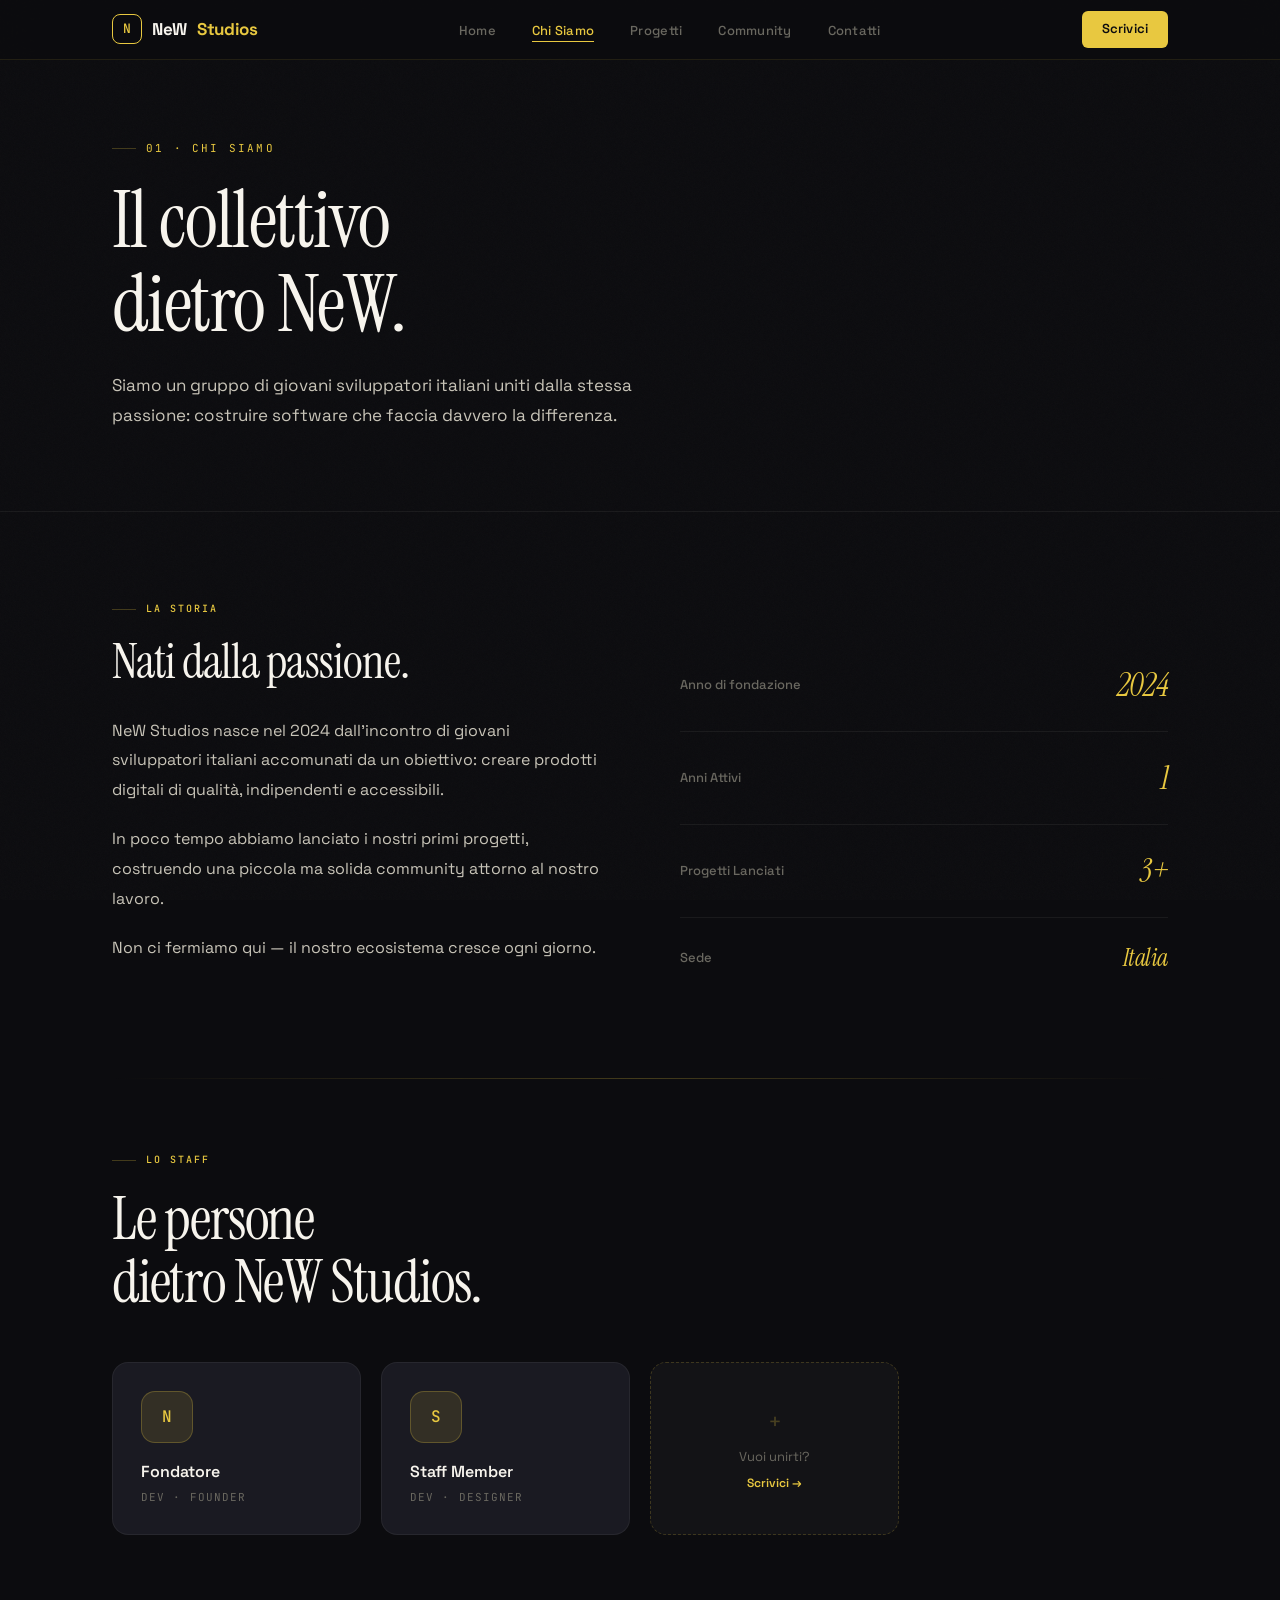
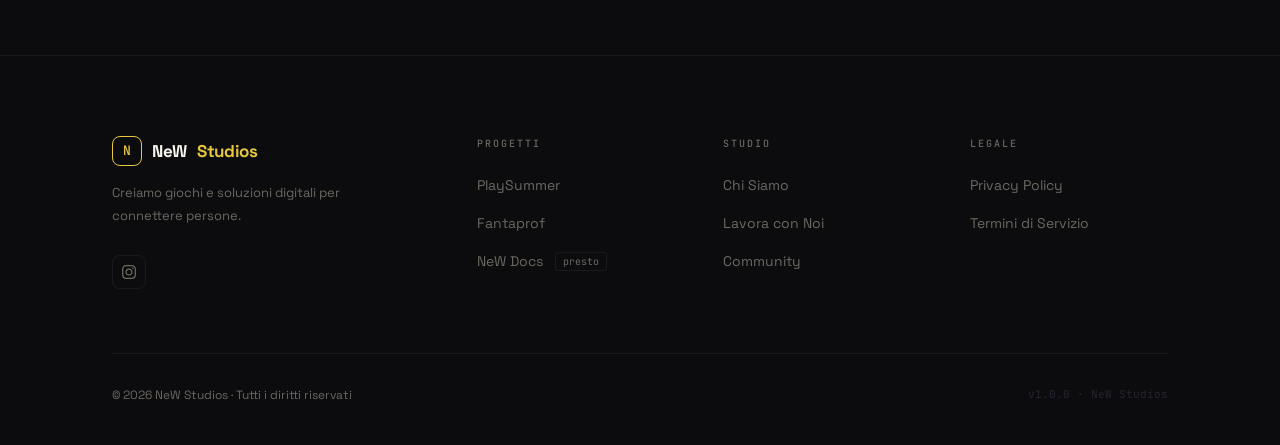
==== pages/chi-siamo.html @ fbd2a013 "Add files via upload" ====
<!DOCTYPE html>
<html lang="it">
<head>
<meta charset="UTF-8">
<meta name="viewport" content="width=device-width, initial-scale=1.0">
<title>Chi Siamo — NeW Studios</title>
<link rel="stylesheet" href="../css/style.css">
</head>
<body>
<header class="topbar">
  <div class="topbar-inner">
    <a href="../index.html" class="logo"><div class="logo-mark">N</div>NeW <span>Studios</span></a>
    <ul class="nav-links">
      <li><a href="../index.html">Home</a></li>
      <li><a href="chi-siamo.html" class="active">Chi Siamo</a></li>
      <li><a href="progetti.html">Progetti</a></li>
      <li><a href="community.html">Community</a></li>
      <li><a href="contatti.html">Contatti</a></li>
    </ul>
    <a href="contatti.html" class="nav-cta">Scrivici</a>
    <button class="nav-mobile-btn" id="navMobileBtn"><span></span><span></span><span></span></button>
  </div>
</header>
<nav class="nav-drawer" id="navDrawer">
  <button class="drawer-close" id="drawerClose">✕</button>
  <a href="../index.html" class="drawer-link"><span class="drawer-link-num">00</span> Home</a>
  <a href="chi-siamo.html" class="drawer-link"><span class="drawer-link-num">01</span> Chi Siamo</a>
  <a href="progetti.html" class="drawer-link"><span class="drawer-link-num">02</span> Progetti</a>
  <a href="community.html" class="drawer-link"><span class="drawer-link-num">03</span> Community</a>
  <a href="contatti.html" class="drawer-link"><span class="drawer-link-num">04</span> Contatti</a>
</nav>

<main>
  <section class="page-hero">
    <div class="container">
      <div class="page-hero-inner reveal">
        <div class="page-eyebrow">01 · Chi Siamo</div>
        <h1 class="section-title" style="font-size:clamp(40px,7vw,80px);margin-bottom:24px;">Il collettivo<br>dietro NeW.</h1>
        <p style="font-size:17px;color:var(--text);line-height:1.8;max-width:560px;">Siamo un gruppo di giovani sviluppatori italiani uniti dalla stessa passione: costruire software che faccia davvero la differenza.</p>
      </div>
    </div>
  </section>

  <section style="padding:80px 0;">
    <div class="container">
      <div class="about-grid reveal">
        <div>
          <div class="section-tag">La Storia</div>
          <h2 class="section-title" style="font-size:clamp(28px,4vw,48px);margin-bottom:28px;">Nati dalla passione.</h2>
          <div class="about-text">
            <p>NeW Studios nasce nel 2024 dall'incontro di giovani sviluppatori italiani accomunati da un obiettivo: creare prodotti digitali di qualità, indipendenti e accessibili.</p>
            <p>In poco tempo abbiamo lanciato i nostri primi progetti, costruendo una piccola ma solida community attorno al nostro lavoro.</p>
            <p>Non ci fermiamo qui — il nostro ecosistema cresce ogni giorno.</p>
          </div>
        </div>
        <div>
          <div class="stat-row">
            <div class="stat-item"><span class="stat-label">Anno di fondazione</span><span class="stat-value">2024</span></div>
            <div class="stat-item"><span class="stat-label">Anni Attivi</span><span class="stat-value">1</span></div>
            <div class="stat-item"><span class="stat-label">Progetti Lanciati</span><span class="stat-value">3+</span></div>
            <div class="stat-item"><span class="stat-label">Sede</span><span class="stat-value" style="font-size:24px">Italia</span></div>
          </div>
        </div>
      </div>
    </div>
  </section>

  <section id="staff" style="padding:0 0 120px;">
    <div class="container">
      <hr class="divider" style="margin-bottom:64px;">
      <div class="section-tag reveal">Lo Staff</div>
      <h2 class="section-title reveal reveal-delay-1" style="margin-bottom:48px;">Le persone<br>dietro NeW Studios.</h2>
      <div style="display:grid;grid-template-columns:repeat(auto-fill,minmax(240px,1fr));gap:20px;">
        <div class="reveal" style="background:var(--ink-2);border:1px solid var(--mist);border-radius:16px;padding:28px;">
          <div style="width:52px;height:52px;border-radius:14px;background:var(--gold-dim);border:1px solid var(--gold-line);display:flex;align-items:center;justify-content:center;font-family:var(--font-mono);font-size:16px;color:var(--gold);font-weight:500;margin-bottom:16px;">N</div>
          <div style="font-weight:600;font-size:16px;color:var(--cream);margin-bottom:4px;">Fondatore</div>
          <div style="font-family:var(--font-mono);font-size:11px;color:var(--text-dim);letter-spacing:0.1em;text-transform:uppercase;">Dev · Founder</div>
        </div>
        <div class="reveal reveal-delay-1" style="background:var(--ink-2);border:1px solid var(--mist);border-radius:16px;padding:28px;">
          <div style="width:52px;height:52px;border-radius:14px;background:var(--gold-dim);border:1px solid var(--gold-line);display:flex;align-items:center;justify-content:center;font-family:var(--font-mono);font-size:16px;color:var(--gold);font-weight:500;margin-bottom:16px;">S</div>
          <div style="font-weight:600;font-size:16px;color:var(--cream);margin-bottom:4px;">Staff Member</div>
          <div style="font-family:var(--font-mono);font-size:11px;color:var(--text-dim);letter-spacing:0.1em;text-transform:uppercase;">Dev · Designer</div>
        </div>
        <div class="reveal reveal-delay-2" style="background:var(--mist-2);border:1px dashed rgba(232,200,64,0.2);border-radius:16px;padding:28px;display:flex;flex-direction:column;justify-content:center;align-items:center;text-align:center;min-height:140px;">
          <div style="font-family:var(--font-mono);font-size:20px;color:var(--gold-line);margin-bottom:10px;">+</div>
          <div style="font-size:13px;color:var(--text-dim);">Vuoi unirti?</div>
          <a href="contatti.html" style="font-size:12px;color:var(--gold);text-decoration:none;margin-top:6px;font-weight:600;">Scrivici →</a>
        </div>
      </div>
    </div>
  </section>
</main>

<footer>
  <div class="container">
    <div class="footer-grid">
      <div class="footer-brand">
        <a href="../index.html" class="logo"><div class="logo-mark">N</div>NeW <span>Studios</span></a>
        <p class="footer-tagline">Creiamo giochi e soluzioni digitali per connettere persone.</p>
        <div class="footer-socials"><a href="https://instagram.com/" target="_blank" class="footer-social">
          <svg width="14" height="14" viewBox="0 0 24 24" fill="currentColor"><path d="M12 2.163c3.204 0 3.584.012 4.85.07 3.252.148 4.771 1.691 4.919 4.919.058 1.265.069 1.645.069 4.849 0 3.205-.012 3.584-.069 4.849-.149 3.225-1.664 4.771-4.919 4.919-1.266.058-1.644.07-4.85.07-3.204 0-3.584-.012-4.849-.07-3.26-.149-4.771-1.699-4.919-4.92-.058-1.265-.07-1.644-.07-4.849 0-3.204.013-3.583.07-4.849.149-3.227 1.664-4.771 4.919-4.919 1.266-.057 1.645-.069 4.849-.069zm0-2.163c-3.259 0-3.667.014-4.947.072-4.358.2-6.78 2.618-6.98 6.98-.059 1.281-.073 1.689-.073 4.948 0 3.259.014 3.668.072 4.948.2 4.358 2.618 6.78 6.98 6.98 1.281.058 1.689.072 4.948.072 3.259 0 3.668-.014 4.948-.072 4.354-.2 6.782-2.618 6.979-6.98.059-1.28.073-1.689.073-4.948 0-3.259-.014-3.667-.072-4.947-.196-4.354-2.617-6.78-6.979-6.98-1.281-.059-1.69-.073-4.949-.073zm0 5.838c-3.403 0-6.162 2.759-6.162 6.162s2.759 6.163 6.162 6.163 6.162-2.759 6.162-6.163c0-3.403-2.759-6.162-6.162-6.162zm0 10.162c-2.209 0-4-1.79-4-4 0-2.209 1.791-4 4-4s4 1.791 4 4c0 2.21-1.791 4-4 4zm6.406-11.845c-.796 0-1.441.645-1.441 1.44s.645 1.44 1.441 1.44c.795 0 1.439-.645 1.439-1.44s-.644-1.44-1.439-1.44z"/></svg>
        </a></div>
      </div>
      <div class="footer-col"><h5>Progetti</h5><ul>
        <li><a href="playsummer.html">PlaySummer</a></li>
        <li><a href="fantaprof.html">Fantaprof</a></li>
        <li><a href="newdocs.html">NeW Docs <span class="tag-soon">presto</span></a></li>
      </ul></div>
      <div class="footer-col"><h5>Studio</h5><ul>
        <li><a href="chi-siamo.html">Chi Siamo</a></li>
        <li><a href="contatti.html">Lavora con Noi</a></li>
        <li><a href="community.html">Community</a></li>
      </ul></div>
      <div class="footer-col"><h5>Legale</h5><ul>
        <li><a href="privacy.html">Privacy Policy</a></li>
        <li><a href="termini.html">Termini di Servizio</a></li>
      </ul></div>
    </div>
    <div class="footer-bottom">
      <p class="footer-copy">© 2026 NeW Studios · Tutti i diritti riservati</p>
      <span class="footer-version">v1.0.0 · NeW Studios</span>
    </div>
  </div>
</footer>
<script src="../js/main.js"></script>
</body>
</html>
---- css/style.css ----
@import url('https://fonts.googleapis.com/css2?family=Space+Grotesk:wght@300;400;500;600;700&family=Instrument+Serif:ital@0;1&family=JetBrains+Mono:wght@400;500&display=swap');

*, *::before, *::after { margin: 0; padding: 0; box-sizing: border-box; }

:root {
  --ink: #0c0c0f;
  --ink-2: #1a1a22;
  --ink-3: #252530;
  --gold: #e8c840;
  --gold-2: #f0d060;
  --gold-dim: rgba(232,200,64,0.12);
  --gold-line: rgba(232,200,64,0.25);
  --cream: #f7f4ed;
  --cream-2: #ede9df;
  --mist: rgba(247,244,237,0.06);
  --mist-2: rgba(247,244,237,0.03);
  --text: #c8c4b8;
  --text-dim: #6a6860;
  --font-sans: 'Space Grotesk', sans-serif;
  --font-serif: 'Instrument Serif', serif;
  --font-mono: 'JetBrains Mono', monospace;
  --ease: cubic-bezier(.4,0,.2,1);
  --ease-spring: cubic-bezier(.34,1.56,.64,1);
}

html { scroll-behavior: smooth; font-size: 16px; }

body {
  font-family: var(--font-sans);
  background: var(--ink);
  color: var(--text);
  overflow-x: hidden;
  line-height: 1.6;
  cursor: default;
}

/* ─── SCROLLBAR ─── */
::-webkit-scrollbar { width: 3px; }
::-webkit-scrollbar-track { background: var(--ink); }
::-webkit-scrollbar-thumb { background: var(--gold-line); border-radius: 2px; }

/* ─── SELECTION ─── */
::selection { background: var(--gold); color: var(--ink); }

/* ─── NOISE OVERLAY ─── */
body::before {
  content: '';
  position: fixed; inset: 0; z-index: 0;
  opacity: 0.025;
  background-image: url("data:image/svg+xml,%3Csvg viewBox='0 0 256 256' xmlns='http://www.w3.org/2000/svg'%3E%3Cfilter id='noise'%3E%3CfeTurbulence type='fractalNoise' baseFrequency='0.9' numOctaves='4' stitchTiles='stitch'/%3E%3C/filter%3E%3Crect width='100%25' height='100%25' filter='url(%23noise)'/%3E%3C/svg%3E");
  background-size: 128px 128px;
  pointer-events: none;
}

/* ─── LAYOUT ─── */
.container { max-width: 1120px; margin: 0 auto; padding: 0 32px; }
section { position: relative; z-index: 1; }

/* ─── TOP BAR ─── */
.topbar {
  position: fixed; top: 0; left: 0; right: 0; z-index: 1000;
  height: 60px; display: flex; align-items: center;
  background: rgba(12,12,15,0.85);
  backdrop-filter: blur(20px) saturate(180%);
  border-bottom: 1px solid rgba(232,200,64,0.1);
}
.topbar-inner {
  max-width: 1120px; margin: 0 auto; padding: 0 32px;
  width: 100%; display: flex; align-items: center; justify-content: space-between;
}
.logo {
  display: flex; align-items: center; gap: 10px;
  text-decoration: none; font-weight: 700; font-size: 17px;
  color: var(--cream); letter-spacing: -0.02em;
}
.logo-mark {
  width: 30px; height: 30px;
  border: 1.5px solid var(--gold);
  border-radius: 8px;
  display: flex; align-items: center; justify-content: center;
  font-family: var(--font-mono); font-size: 13px; font-weight: 500;
  color: var(--gold);
}
.logo span { color: var(--gold); }

.nav-links {
  display: flex; align-items: center; gap: 36px; list-style: none;
}
.nav-links a {
  font-size: 13px; font-weight: 500; color: var(--text-dim);
  text-decoration: none; letter-spacing: 0.02em;
  transition: color 0.2s var(--ease);
  position: relative;
}
.nav-links a::after {
  content: ''; position: absolute; bottom: -3px; left: 0; right: 0;
  height: 1px; background: var(--gold);
  transform: scaleX(0); transform-origin: left;
  transition: transform 0.2s var(--ease);
}
.nav-links a:hover { color: var(--cream); }
.nav-links a:hover::after { transform: scaleX(1); }
.nav-links a.active { color: var(--gold); }
.nav-links a.active::after { transform: scaleX(1); }

.nav-cta {
  font-size: 13px; font-weight: 600; color: var(--ink);
  background: var(--gold); padding: 8px 20px; border-radius: 6px;
  text-decoration: none; letter-spacing: 0.01em;
  transition: background 0.2s, transform 0.15s var(--ease-spring);
}
.nav-cta:hover { background: var(--gold-2); transform: translateY(-1px); }

.nav-mobile-btn {
  display: none; flex-direction: column; gap: 4px;
  cursor: pointer; padding: 6px; background: none; border: none;
}
.nav-mobile-btn span { display: block; width: 20px; height: 1.5px; background: var(--cream); border-radius: 1px; transition: all 0.2s; }

/* MOBILE NAV DRAWER */
.nav-drawer {
  position: fixed; inset: 0; z-index: 999;
  background: var(--ink-2);
  transform: translateX(100%);
  transition: transform 0.3s var(--ease);
  padding: 80px 32px 40px;
  display: flex; flex-direction: column; gap: 8px;
}
.nav-drawer.open { transform: translateX(0); }
.drawer-link {
  display: flex; align-items: center; gap: 16px;
  padding: 16px 0; border-bottom: 1px solid var(--mist);
  text-decoration: none; color: var(--cream);
  font-size: 24px; font-weight: 600; font-family: var(--font-sans);
  letter-spacing: -0.02em;
  transition: color 0.2s;
}
.drawer-link:hover { color: var(--gold); }
.drawer-link-num {
  font-family: var(--font-mono); font-size: 12px;
  color: var(--text-dim); min-width: 28px;
}
.drawer-close {
  position: absolute; top: 20px; right: 24px;
  background: var(--mist-2); border: 1px solid var(--mist);
  color: var(--text); font-size: 18px; cursor: pointer;
  width: 40px; height: 40px; border-radius: 8px;
  display: flex; align-items: center; justify-content: center;
  transition: background 0.2s, color 0.2s;
}
.drawer-close:hover { background: var(--gold-dim); color: var(--gold); }

/* ─── HERO ─── */
.hero {
  min-height: 100vh;
  display: flex; flex-direction: column; justify-content: center;
  padding: 120px 32px 80px;
  max-width: 1120px; margin: 0 auto;
  position: relative;
}
.hero-eyebrow {
  display: flex; align-items: center; gap: 12px;
  font-family: var(--font-mono); font-size: 11px; font-weight: 500;
  letter-spacing: 0.18em; text-transform: uppercase; color: var(--gold);
  margin-bottom: 28px;
  animation: fadeIn 0.6s var(--ease) both;
}
.hero-eyebrow-line { width: 40px; height: 1px; background: var(--gold-line); }

.hero-title {
  font-family: var(--font-serif); font-weight: 400;
  font-size: clamp(56px, 9vw, 128px);
  line-height: 0.95; letter-spacing: -0.02em;
  color: var(--cream); margin-bottom: 8px;
  animation: fadeUp 0.7s 0.1s var(--ease) both;
}
.hero-title em { font-style: italic; color: var(--gold); }
.hero-title-sub {
  font-family: var(--font-sans); font-weight: 300;
  font-size: clamp(48px, 7vw, 100px);
  line-height: 0.95; letter-spacing: -0.03em;
  color: var(--text-dim); margin-bottom: 48px;
  animation: fadeUp 0.7s 0.18s var(--ease) both;
}

.hero-row {
  display: flex; align-items: flex-end; justify-content: space-between;
  gap: 40px; flex-wrap: wrap;
  animation: fadeUp 0.7s 0.26s var(--ease) both;
}
.hero-desc {
  font-size: 16px; line-height: 1.8; color: var(--text);
  max-width: 440px;
}
.hero-desc strong { color: var(--cream); font-weight: 600; }
.hero-actions { display: flex; align-items: center; gap: 16px; flex-shrink: 0; }

.btn-primary {
  display: inline-flex; align-items: center; gap: 10px;
  background: var(--gold); color: var(--ink);
  font-family: var(--font-sans); font-weight: 700; font-size: 14px;
  padding: 14px 28px; border-radius: 8px; text-decoration: none;
  letter-spacing: 0.01em;
  transition: background 0.2s, transform 0.2s var(--ease-spring);
}
.btn-primary:hover { background: var(--gold-2); transform: translateY(-2px); }
.btn-primary svg { transition: transform 0.2s var(--ease); }
.btn-primary:hover svg { transform: translateX(3px); }

.btn-ghost {
  display: inline-flex; align-items: center; gap: 8px;
  color: var(--text); font-size: 14px; font-weight: 500;
  text-decoration: none;
  padding: 14px 20px; border-radius: 8px;
  border: 1px solid rgba(255,255,255,0.08);
  transition: border-color 0.2s, color 0.2s;
}
.btn-ghost:hover { border-color: var(--gold-line); color: var(--cream); }

/* HERO SCROLL INDICATOR */
.hero-scroll {
  position: absolute; bottom: 40px; left: 50%; transform: translateX(-50%);
  display: flex; flex-direction: column; align-items: center; gap: 8px;
  font-family: var(--font-mono); font-size: 10px; letter-spacing: 0.15em;
  text-transform: uppercase; color: var(--text-dim);
  animation: fadeIn 1s 0.8s var(--ease) both;
}
.scroll-bar {
  width: 1px; height: 40px;
  background: linear-gradient(to bottom, var(--gold-line), transparent);
  animation: scrollDrop 2s ease-in-out infinite;
}

/* ─── MARQUEE ─── */
.marquee {
  border-top: 1px solid var(--mist);
  border-bottom: 1px solid var(--mist);
  padding: 16px 0; overflow: hidden; background: var(--mist-2);
}
.marquee-track { display: flex; white-space: nowrap; animation: marquee 28s linear infinite; }
.marquee-item {
  display: inline-flex; align-items: center; gap: 24px;
  font-family: var(--font-mono); font-size: 11px; font-weight: 500;
  letter-spacing: 0.16em; text-transform: uppercase;
  color: var(--text-dim); padding: 0 32px;
}
.marquee-item .m-star { color: var(--gold); font-size: 8px; }

/* ─── SECTION HEADERS ─── */
.section-tag {
  display: inline-flex; align-items: center; gap: 10px;
  font-family: var(--font-mono); font-size: 10px; font-weight: 500;
  letter-spacing: 0.2em; text-transform: uppercase;
  color: var(--gold); margin-bottom: 20px;
}
.section-tag::before { content: ''; width: 24px; height: 1px; background: var(--gold-line); }

.section-title {
  font-family: var(--font-serif); font-weight: 400;
  font-size: clamp(32px, 5vw, 60px);
  color: var(--cream); letter-spacing: -0.02em;
  line-height: 1.05;
}

/* ─── DIVIDER ─── */
.divider {
  border: none; height: 1px;
  background: linear-gradient(to right, transparent, var(--gold-line), transparent);
  margin: 0;
}

/* ─── ABOUT / STATS SECTION ─── */
.about-section { padding: 120px 0; }
.about-grid { display: grid; grid-template-columns: 1fr 1fr; gap: 80px; align-items: start; }

.stat-row { display: flex; flex-direction: column; gap: 1px; margin-top: 48px; }
.stat-item {
  display: flex; align-items: center; justify-content: space-between;
  padding: 20px 0; border-bottom: 1px solid var(--mist);
}
.stat-item:last-child { border-bottom: none; }
.stat-label { font-size: 13px; color: var(--text-dim); font-weight: 500; }
.stat-value {
  font-family: var(--font-serif); font-style: italic;
  font-size: 32px; color: var(--gold); letter-spacing: -0.02em;
}

.about-text p { font-size: 16px; line-height: 1.85; color: var(--text); margin-bottom: 20px; }
.about-text p:last-of-type { margin-bottom: 32px; }
.about-text strong { color: var(--cream); font-weight: 600; }

.badge-row { display: flex; flex-wrap: wrap; gap: 8px; margin-top: 32px; }
.badge {
  display: inline-flex; align-items: center; gap: 6px;
  font-family: var(--font-mono); font-size: 11px; font-weight: 500;
  letter-spacing: 0.1em; color: var(--text-dim);
  border: 1px solid var(--mist); border-radius: 4px;
  padding: 6px 12px;
}
.badge .bd { color: var(--gold); font-size: 8px; }

/* ─── PROJECTS ─── */
.projects-section { padding: 120px 0; }
.projects-header { margin-bottom: 64px; }
.projects-list { display: flex; flex-direction: column; gap: 0; }

.project-row {
  display: grid; grid-template-columns: 80px 1fr auto;
  align-items: center; gap: 32px;
  padding: 32px 0;
  border-top: 1px solid var(--mist);
  text-decoration: none; color: inherit;
  transition: background 0.2s;
  cursor: pointer;
  position: relative;
}
.project-row:last-child { border-bottom: 1px solid var(--mist); }
.project-row::before {
  content: ''; position: absolute; inset: 0 -32px;
  background: var(--gold-dim); opacity: 0;
  transition: opacity 0.2s;
}
.project-row:hover::before { opacity: 1; }

.project-num {
  font-family: var(--font-mono); font-size: 11px; color: var(--text-dim);
  letter-spacing: 0.08em;
}
.project-info { position: relative; z-index: 1; }
.project-name {
  font-family: var(--font-serif); font-size: 28px;
  color: var(--cream); letter-spacing: -0.01em;
  margin-bottom: 6px; font-weight: 400;
  transition: color 0.2s;
}
.project-row:hover .project-name { color: var(--gold); }
.project-desc { font-size: 14px; color: var(--text-dim); }
.project-meta { display: flex; flex-direction: column; align-items: flex-end; gap: 8px; position: relative; z-index: 1; }
.project-tag-pill {
  font-family: var(--font-mono); font-size: 10px; font-weight: 500;
  letter-spacing: 0.1em; text-transform: uppercase;
  color: var(--gold); border: 1px solid var(--gold-line);
  padding: 4px 10px; border-radius: 3px;
}
.project-arrow {
  width: 32px; height: 32px; border: 1px solid var(--mist);
  border-radius: 6px; display: flex; align-items: center; justify-content: center;
  transition: border-color 0.2s, background 0.2s;
}
.project-row:hover .project-arrow { border-color: var(--gold-line); background: var(--gold-dim); }
.project-arrow svg { color: var(--text-dim); transition: color 0.2s, transform 0.2s; }
.project-row:hover .project-arrow svg { color: var(--gold); transform: translate(2px, -2px); }

/* ─── COMMUNITY ─── */
.community-section { padding: 120px 0; }
.community-card {
  background: var(--ink-2);
  border: 1px solid var(--gold-line);
  border-radius: 16px; padding: 64px;
  display: grid; grid-template-columns: 1fr 1fr;
  gap: 64px; align-items: center;
  position: relative; overflow: hidden;
}
.community-card::before {
  content: '';
  position: absolute; top: -80px; right: -80px;
  width: 300px; height: 300px;
  background: radial-gradient(circle, rgba(232,200,64,0.08) 0%, transparent 70%);
  pointer-events: none;
}
.community-text p { font-size: 16px; line-height: 1.8; color: var(--text); margin-top: 16px; }
.community-btns { display: flex; flex-direction: column; gap: 12px; }

.btn-social {
  display: flex; align-items: center; gap: 14px;
  padding: 16px 20px; border-radius: 10px;
  border: 1px solid var(--mist);
  text-decoration: none; color: var(--cream);
  font-weight: 600; font-size: 14px;
  background: var(--mist-2);
  transition: border-color 0.2s, background 0.2s, transform 0.2s var(--ease-spring);
}
.btn-social:hover { border-color: var(--gold-line); background: var(--gold-dim); transform: translateX(4px); }
.btn-social-icon {
  width: 36px; height: 36px; border-radius: 8px;
  display: flex; align-items: center; justify-content: center;
  flex-shrink: 0;
}
.btn-social-icon.ig { background: linear-gradient(135deg,#833ab4,#fd1d1d,#fcb045); }
.btn-social-icon.community { background: var(--gold); }
.btn-social-meta { font-size: 12px; color: var(--text-dim); font-weight: 400; margin-top: 2px; }

/* ─── FOOTER ─── */
footer {
  border-top: 1px solid var(--mist);
  padding: 80px 0 40px;
  background: var(--ink);
}
.footer-grid {
  display: grid; grid-template-columns: 1.6fr 1fr 1fr 1fr;
  gap: 48px; margin-bottom: 64px;
}
.footer-brand .logo { margin-bottom: 16px; display: inline-flex; }
.footer-tagline { font-size: 13px; color: var(--text-dim); line-height: 1.7; max-width: 260px; margin-bottom: 28px; }
.footer-socials { display: flex; gap: 10px; }
.footer-social {
  width: 34px; height: 34px; border-radius: 8px;
  border: 1px solid var(--mist); display: flex; align-items: center;
  justify-content: center; color: var(--text-dim); text-decoration: none;
  font-size: 15px; transition: border-color 0.2s, color 0.2s;
}
.footer-social:hover { border-color: var(--gold-line); color: var(--gold); }
.footer-col h5 {
  font-family: var(--font-mono); font-size: 10px; font-weight: 500;
  letter-spacing: 0.2em; text-transform: uppercase;
  color: var(--text-dim); margin-bottom: 20px;
}
.footer-col ul { list-style: none; display: flex; flex-direction: column; gap: 12px; }
.footer-col a { font-size: 14px; color: var(--text-dim); text-decoration: none; transition: color 0.2s; }
.footer-col a:hover { color: var(--gold); }
.footer-col .tag-soon {
  font-family: var(--font-mono); font-size: 10px; color: var(--text-dim);
  border: 1px solid var(--mist); border-radius: 3px; padding: 2px 7px;
  margin-left: 8px; vertical-align: middle;
}

.footer-bottom {
  display: flex; align-items: center; justify-content: space-between;
  padding-top: 32px; border-top: 1px solid var(--mist);
  flex-wrap: wrap; gap: 12px;
}
.footer-copy { font-size: 12px; color: var(--text-dim); }
.footer-version { font-family: var(--font-mono); font-size: 11px; color: var(--ink-3); }

/* ─── PAGE HERO (subpages) ─── */
.page-hero {
  padding: 140px 0 80px;
  border-bottom: 1px solid var(--mist);
}
.page-hero-inner { max-width: 700px; }
.page-eyebrow {
  font-family: var(--font-mono); font-size: 11px; letter-spacing: 0.2em;
  text-transform: uppercase; color: var(--gold);
  display: flex; align-items: center; gap: 10px; margin-bottom: 20px;
}
.page-eyebrow::before { content: ''; width: 24px; height: 1px; background: var(--gold-line); }

/* ─── PROJECT DETAIL PAGE ─── */
.project-detail-header {
  padding: 140px 0 60px;
}
.project-hero-grid {
  display: grid; grid-template-columns: 1fr 1fr; gap: 80px; align-items: end;
}
.project-icon-large {
  width: 80px; height: 80px; border-radius: 20px;
  display: flex; align-items: center; justify-content: center;
  font-size: 36px; border: 1px solid var(--gold-line);
  background: var(--gold-dim); margin-bottom: 28px;
}
.project-detail-title {
  font-family: var(--font-serif); font-size: clamp(40px, 7vw, 80px);
  color: var(--cream); letter-spacing: -0.02em; line-height: 1; margin-bottom: 16px;
}
.project-detail-desc { font-size: 17px; line-height: 1.8; color: var(--text); margin-bottom: 32px; }
.project-detail-meta {
  display: flex; flex-direction: column; gap: 1px;
}
.meta-row {
  display: flex; justify-content: space-between; align-items: center;
  padding: 14px 0; border-bottom: 1px solid var(--mist);
}
.meta-row:first-child { border-top: 1px solid var(--mist); }
.meta-key { font-family: var(--font-mono); font-size: 11px; color: var(--text-dim); letter-spacing: 0.1em; text-transform: uppercase; }
.meta-val { font-size: 14px; color: var(--cream); font-weight: 500; }
.meta-val.live { color: var(--gold); display: flex; align-items: center; gap: 6px; }
.meta-val.live::before { content: ''; width: 6px; height: 6px; background: var(--gold); border-radius: 50%; box-shadow: 0 0 8px var(--gold); }
.meta-val.soon { color: var(--text-dim); }

/* ─── COMING SOON CARD ─── */
.coming-soon-card {
  background: var(--ink-2); border: 1px solid var(--mist);
  border-radius: 16px; padding: 80px 48px; text-align: center;
  margin: 60px 0;
}
.coming-soon-icon {
  width: 72px; height: 72px; border-radius: 50%;
  border: 1px solid var(--gold-line);
  display: flex; align-items: center; justify-content: center;
  margin: 0 auto 24px; font-size: 28px;
  background: var(--gold-dim);
}
.coming-soon-title {
  font-family: var(--font-serif); font-size: 36px; color: var(--cream);
  margin-bottom: 12px; letter-spacing: -0.01em;
}
.coming-soon-text { font-size: 15px; color: var(--text-dim); max-width: 400px; margin: 0 auto; line-height: 1.7; }

/* ─── ANIMATIONS ─── */
@keyframes fadeIn { from { opacity: 0; } to { opacity: 1; } }
@keyframes fadeUp { from { opacity: 0; transform: translateY(20px); } to { opacity: 1; transform: translateY(0); } }
@keyframes marquee { from { transform: translateX(0); } to { transform: translateX(-50%); } }
@keyframes scrollDrop { 0%,100% { transform: scaleY(1); opacity: 0.4; } 50% { transform: scaleY(1.3); opacity: 1; } }

.reveal { opacity: 0; transform: translateY(24px); transition: opacity 0.7s var(--ease), transform 0.7s var(--ease); }
.reveal.visible { opacity: 1; transform: translateY(0); }
.reveal-delay-1 { transition-delay: 0.1s; }
.reveal-delay-2 { transition-delay: 0.2s; }
.reveal-delay-3 { transition-delay: 0.3s; }

/* ─── RESPONSIVE ─── */
@media (max-width: 900px) {
  .nav-links, .nav-cta { display: none; }
  .nav-mobile-btn { display: flex; }
  .about-grid, .project-hero-grid, .community-card { grid-template-columns: 1fr; gap: 40px; }
  .project-row { grid-template-columns: 48px 1fr; }
  .project-meta { display: none; }
  .footer-grid { grid-template-columns: 1fr 1fr; }
  .community-card { padding: 40px 28px; }
}
@media (max-width: 600px) {
  .container { padding: 0 20px; }
  .hero { padding: 100px 20px 80px; }
  .footer-grid { grid-template-columns: 1fr; }
}
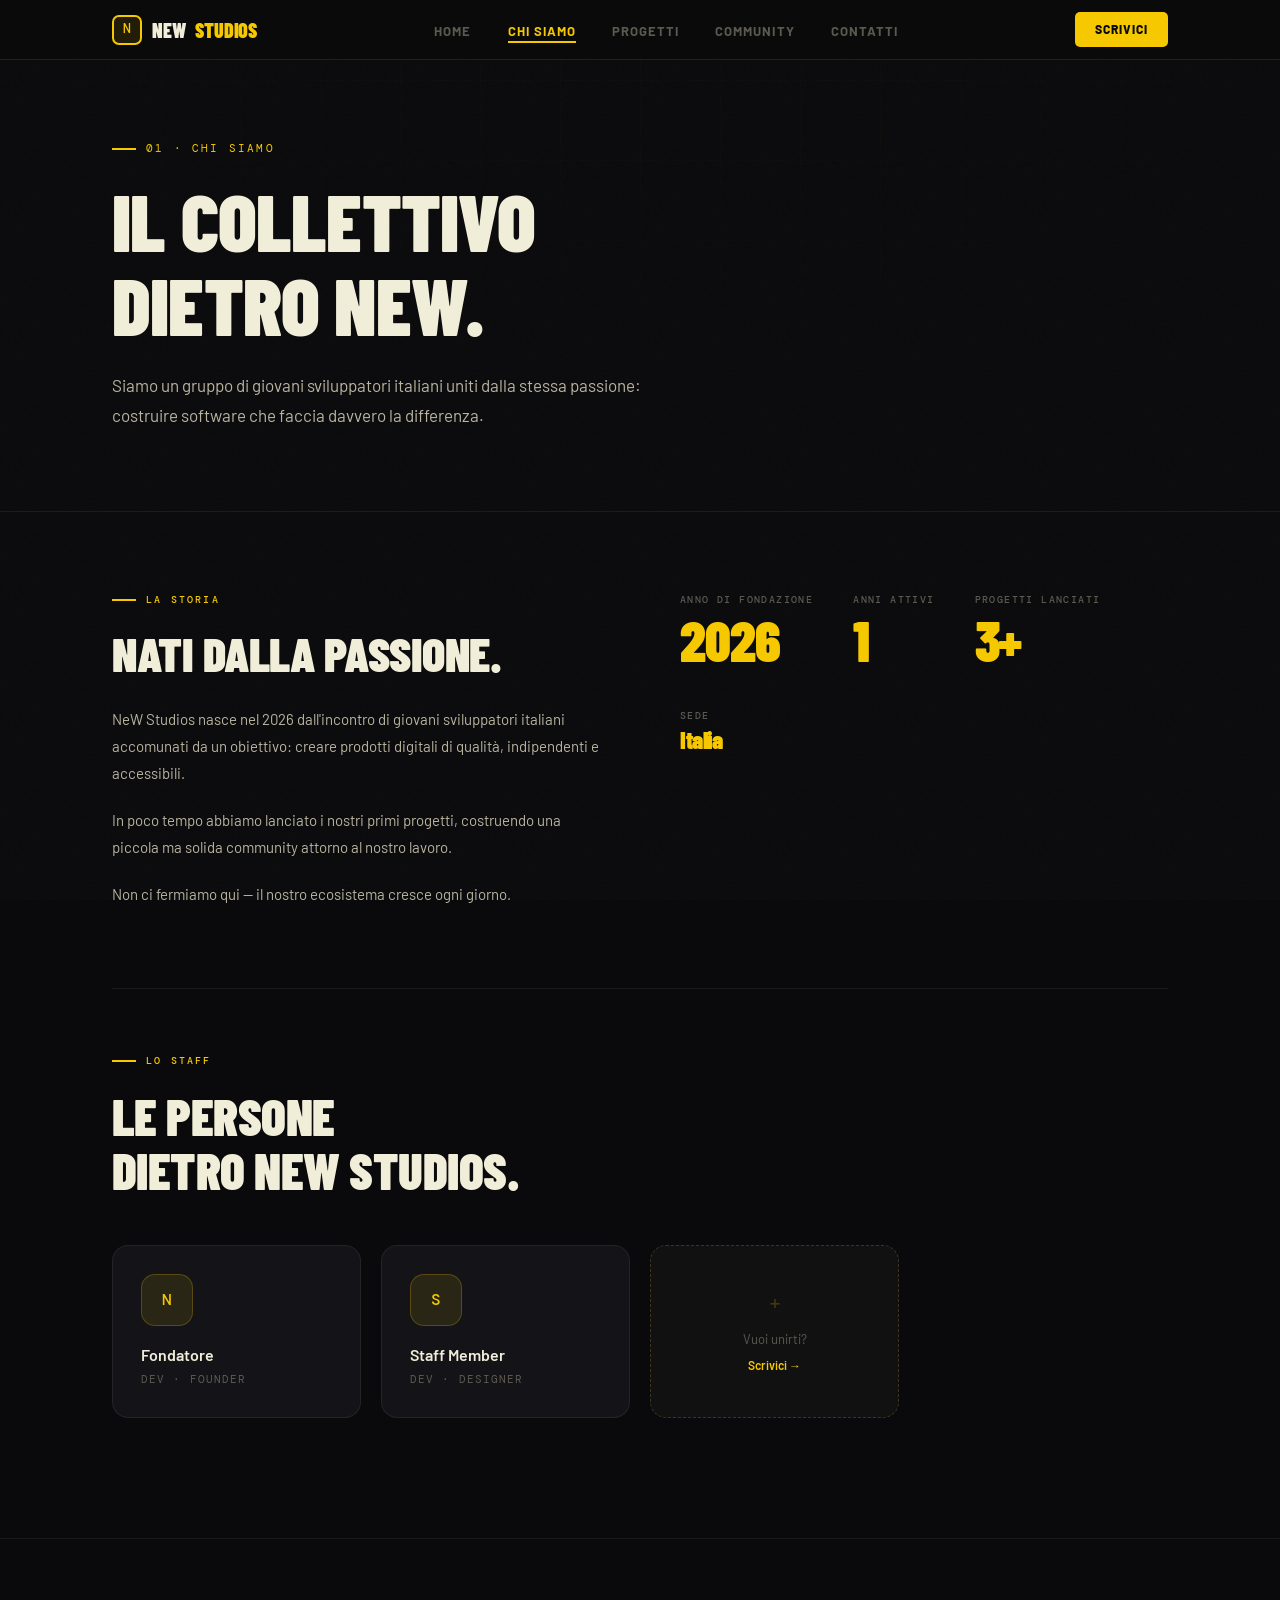
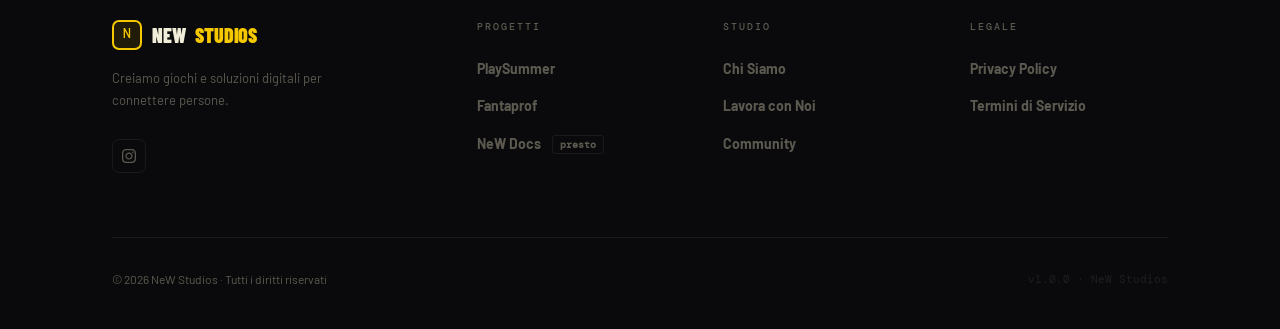
==== commit 6be79179: "Update chi-siamo.html" ====
--- a/pages/chi-siamo.html
+++ b/pages/chi-siamo.html
@@ -48,14 +48,14 @@
           <div class="section-tag">La Storia</div>
           <h2 class="section-title" style="font-size:clamp(28px,4vw,48px);margin-bottom:28px;">Nati dalla passione.</h2>
           <div class="about-text">
-            <p>NeW Studios nasce nel 2024 dall'incontro di giovani sviluppatori italiani accomunati da un obiettivo: creare prodotti digitali di qualità, indipendenti e accessibili.</p>
+            <p>NeW Studios nasce nel 2026 dall'incontro di giovani sviluppatori italiani accomunati da un obiettivo: creare prodotti digitali di qualità, indipendenti e accessibili.</p>
             <p>In poco tempo abbiamo lanciato i nostri primi progetti, costruendo una piccola ma solida community attorno al nostro lavoro.</p>
             <p>Non ci fermiamo qui — il nostro ecosistema cresce ogni giorno.</p>
           </div>
         </div>
         <div>
           <div class="stat-row">
-            <div class="stat-item"><span class="stat-label">Anno di fondazione</span><span class="stat-value">2024</span></div>
+            <div class="stat-item"><span class="stat-label">Anno di fondazione</span><span class="stat-value">2026</span></div>
             <div class="stat-item"><span class="stat-label">Anni Attivi</span><span class="stat-value">1</span></div>
             <div class="stat-item"><span class="stat-label">Progetti Lanciati</span><span class="stat-value">3+</span></div>
             <div class="stat-item"><span class="stat-label">Sede</span><span class="stat-value" style="font-size:24px">Italia</span></div>
--- a/css/style.css
+++ b/css/style.css
@@ -1,26 +1,28 @@
-@import url('https://fonts.googleapis.com/css2?family=Space+Grotesk:wght@300;400;500;600;700&family=Instrument+Serif:ital@0;1&family=JetBrains+Mono:wght@400;500&display=swap');
+@import url('https://fonts.googleapis.com/css2?family=Barlow:ital,wght@0,400;0,700;0,800;0,900;1,800;1,900&family=Barlow+Condensed:wght@700;800;900&family=DM+Mono:wght@400;500&display=swap');
 
 *, *::before, *::after { margin: 0; padding: 0; box-sizing: border-box; }
 
 :root {
-  --ink: #0c0c0f;
-  --ink-2: #1a1a22;
-  --ink-3: #252530;
-  --gold: #e8c840;
-  --gold-2: #f0d060;
-  --gold-dim: rgba(232,200,64,0.12);
-  --gold-line: rgba(232,200,64,0.25);
-  --cream: #f7f4ed;
-  --cream-2: #ede9df;
-  --mist: rgba(247,244,237,0.06);
-  --mist-2: rgba(247,244,237,0.03);
-  --text: #c8c4b8;
-  --text-dim: #6a6860;
-  --font-sans: 'Space Grotesk', sans-serif;
-  --font-serif: 'Instrument Serif', serif;
-  --font-mono: 'JetBrains Mono', monospace;
+  --ink: #0a0a0c;
+  --ink-2: #141418;
+  --ink-3: #1e1e24;
+  --gold: #f5c800;
+  --gold-2: #ffd426;
+  --gold-3: #ffe870;
+  --gold-dim: rgba(245,200,0,0.10);
+  --gold-line: rgba(245,200,0,0.22);
+  --cream: #f0edd8;
+  --cream-2: #d8d4be;
+  --mist: rgba(240,237,216,0.07);
+  --mist-2: rgba(240,237,216,0.03);
+  --text: #b8b4a0;
+  --text-dim: #5c5a50;
+  --font-sans: 'Barlow', sans-serif;
+  --font-cond: 'Barlow Condensed', sans-serif;
+  --font-mono: 'DM Mono', monospace;
   --ease: cubic-bezier(.4,0,.2,1);
   --ease-spring: cubic-bezier(.34,1.56,.64,1);
+  --ease-out: cubic-bezier(0,.7,.3,1);
 }
 
 html { scroll-behavior: smooth; font-size: 16px; }
@@ -32,6 +34,7 @@
   overflow-x: hidden;
   line-height: 1.6;
   cursor: default;
+  font-weight: 400;
 }
 
 /* ─── SCROLLBAR ─── */
@@ -46,10 +49,23 @@
 body::before {
   content: '';
   position: fixed; inset: 0; z-index: 0;
-  opacity: 0.025;
+  opacity: 0.03;
   background-image: url("data:image/svg+xml,%3Csvg viewBox='0 0 256 256' xmlns='http://www.w3.org/2000/svg'%3E%3Cfilter id='noise'%3E%3CfeTurbulence type='fractalNoise' baseFrequency='0.9' numOctaves='4' stitchTiles='stitch'/%3E%3C/filter%3E%3Crect width='100%25' height='100%25' filter='url(%23noise)'/%3E%3C/svg%3E");
   background-size: 128px 128px;
   pointer-events: none;
+}
+
+/* ─── GRID LINES HERO BG ─── */
+body::after {
+  content: '';
+  position: fixed; inset: 0; z-index: 0;
+  background-image:
+    linear-gradient(var(--gold-line) 1px, transparent 1px),
+    linear-gradient(90deg, var(--gold-line) 1px, transparent 1px);
+  background-size: 80px 80px;
+  opacity: 0.07;
+  pointer-events: none;
+  mask-image: radial-gradient(ellipse 80% 60% at 50% 0%, black 30%, transparent 100%);
 }
 
 /* ─── LAYOUT ─── */
@@ -60,43 +76,49 @@
 .topbar {
   position: fixed; top: 0; left: 0; right: 0; z-index: 1000;
   height: 60px; display: flex; align-items: center;
-  background: rgba(12,12,15,0.85);
-  backdrop-filter: blur(20px) saturate(180%);
-  border-bottom: 1px solid rgba(232,200,64,0.1);
-}
+  background: rgba(10,10,12,0.90);
+  backdrop-filter: blur(24px) saturate(180%);
+  border-bottom: 1px solid rgba(245,200,0,0.12);
+  transition: border-color 0.3s;
+}
+.topbar.scrolled { border-bottom-color: rgba(245,200,0,0.2); }
 .topbar-inner {
   max-width: 1120px; margin: 0 auto; padding: 0 32px;
   width: 100%; display: flex; align-items: center; justify-content: space-between;
 }
 .logo {
   display: flex; align-items: center; gap: 10px;
-  text-decoration: none; font-weight: 700; font-size: 17px;
-  color: var(--cream); letter-spacing: -0.02em;
+  text-decoration: none; font-weight: 900; font-size: 17px;
+  color: var(--cream); letter-spacing: -0.01em;
+  font-family: var(--font-cond); text-transform: uppercase; font-size: 20px;
 }
 .logo-mark {
   width: 30px; height: 30px;
-  border: 1.5px solid var(--gold);
-  border-radius: 8px;
+  border: 2px solid var(--gold);
+  border-radius: 7px;
   display: flex; align-items: center; justify-content: center;
   font-family: var(--font-mono); font-size: 13px; font-weight: 500;
   color: var(--gold);
-}
+  background: var(--gold-dim);
+  transition: background 0.2s, transform 0.2s var(--ease-spring);
+}
+.logo:hover .logo-mark { background: var(--gold); color: var(--ink); transform: rotate(-5deg); }
 .logo span { color: var(--gold); }
 
 .nav-links {
   display: flex; align-items: center; gap: 36px; list-style: none;
 }
 .nav-links a {
-  font-size: 13px; font-weight: 500; color: var(--text-dim);
-  text-decoration: none; letter-spacing: 0.02em;
+  font-size: 13px; font-weight: 700; color: var(--text-dim);
+  text-decoration: none; letter-spacing: 0.08em; text-transform: uppercase;
   transition: color 0.2s var(--ease);
   position: relative;
 }
 .nav-links a::after {
-  content: ''; position: absolute; bottom: -3px; left: 0; right: 0;
-  height: 1px; background: var(--gold);
+  content: ''; position: absolute; bottom: -4px; left: 0; right: 0;
+  height: 2px; background: var(--gold);
   transform: scaleX(0); transform-origin: left;
-  transition: transform 0.2s var(--ease);
+  transition: transform 0.25s var(--ease);
 }
 .nav-links a:hover { color: var(--cream); }
 .nav-links a:hover::after { transform: scaleX(1); }
@@ -104,25 +126,25 @@
 .nav-links a.active::after { transform: scaleX(1); }
 
 .nav-cta {
-  font-size: 13px; font-weight: 600; color: var(--ink);
-  background: var(--gold); padding: 8px 20px; border-radius: 6px;
-  text-decoration: none; letter-spacing: 0.01em;
-  transition: background 0.2s, transform 0.15s var(--ease-spring);
-}
-.nav-cta:hover { background: var(--gold-2); transform: translateY(-1px); }
+  font-size: 12px; font-weight: 800; color: var(--ink);
+  background: var(--gold); padding: 8px 20px; border-radius: 5px;
+  text-decoration: none; letter-spacing: 0.08em; text-transform: uppercase;
+  transition: background 0.2s, transform 0.15s var(--ease-spring), box-shadow 0.2s;
+}
+.nav-cta:hover { background: var(--gold-2); transform: translateY(-2px); box-shadow: 0 8px 24px rgba(245,200,0,0.3); }
 
 .nav-mobile-btn {
-  display: none; flex-direction: column; gap: 4px;
+  display: none; flex-direction: column; gap: 5px;
   cursor: pointer; padding: 6px; background: none; border: none;
 }
-.nav-mobile-btn span { display: block; width: 20px; height: 1.5px; background: var(--cream); border-radius: 1px; transition: all 0.2s; }
+.nav-mobile-btn span { display: block; width: 22px; height: 2px; background: var(--cream); border-radius: 1px; transition: all 0.25s var(--ease); }
 
 /* MOBILE NAV DRAWER */
 .nav-drawer {
   position: fixed; inset: 0; z-index: 999;
   background: var(--ink-2);
   transform: translateX(100%);
-  transition: transform 0.3s var(--ease);
+  transition: transform 0.35s var(--ease);
   padding: 80px 32px 40px;
   display: flex; flex-direction: column; gap: 8px;
 }
@@ -131,13 +153,13 @@
   display: flex; align-items: center; gap: 16px;
   padding: 16px 0; border-bottom: 1px solid var(--mist);
   text-decoration: none; color: var(--cream);
-  font-size: 24px; font-weight: 600; font-family: var(--font-sans);
-  letter-spacing: -0.02em;
-  transition: color 0.2s;
-}
-.drawer-link:hover { color: var(--gold); }
+  font-size: 28px; font-weight: 900; font-family: var(--font-cond);
+  letter-spacing: 0.02em; text-transform: uppercase;
+  transition: color 0.2s, padding-left 0.2s var(--ease);
+}
+.drawer-link:hover { color: var(--gold); padding-left: 8px; }
 .drawer-link-num {
-  font-family: var(--font-mono); font-size: 12px;
+  font-family: var(--font-mono); font-size: 11px;
   color: var(--text-dim); min-width: 28px;
 }
 .drawer-close {
@@ -158,168 +180,197 @@
   max-width: 1120px; margin: 0 auto;
   position: relative;
 }
+
+/* Animated glow blob */
+.hero::before {
+  content: '';
+  position: absolute; top: 20%; right: -10%; z-index: 0;
+  width: 600px; height: 600px;
+  background: radial-gradient(circle, rgba(245,200,0,0.06) 0%, transparent 65%);
+  border-radius: 50%;
+  animation: blobPulse 6s ease-in-out infinite;
+  pointer-events: none;
+}
+
 .hero-eyebrow {
   display: flex; align-items: center; gap: 12px;
   font-family: var(--font-mono); font-size: 11px; font-weight: 500;
-  letter-spacing: 0.18em; text-transform: uppercase; color: var(--gold);
+  letter-spacing: 0.2em; text-transform: uppercase; color: var(--gold);
   margin-bottom: 28px;
   animation: fadeIn 0.6s var(--ease) both;
-}
-.hero-eyebrow-line { width: 40px; height: 1px; background: var(--gold-line); }
+  position: relative; z-index: 1;
+}
+.hero-eyebrow-line { width: 40px; height: 2px; background: var(--gold); }
 
 .hero-title {
-  font-family: var(--font-serif); font-weight: 400;
-  font-size: clamp(56px, 9vw, 128px);
-  line-height: 0.95; letter-spacing: -0.02em;
+  font-family: var(--font-cond);
+  font-weight: 900;
+  font-size: clamp(72px, 11vw, 150px);
+  line-height: 0.9; letter-spacing: -0.01em;
   color: var(--cream); margin-bottom: 8px;
-  animation: fadeUp 0.7s 0.1s var(--ease) both;
-}
-.hero-title em { font-style: italic; color: var(--gold); }
+  animation: fadeUp 0.7s 0.1s var(--ease-out) both;
+  text-transform: uppercase;
+  position: relative; z-index: 1;
+}
+.hero-title em {
+  font-style: italic;
+  color: var(--gold);
+  -webkit-text-stroke: 0px;
+  text-shadow: 0 0 60px rgba(245,200,0,0.4);
+}
 .hero-title-sub {
-  font-family: var(--font-sans); font-weight: 300;
-  font-size: clamp(48px, 7vw, 100px);
-  line-height: 0.95; letter-spacing: -0.03em;
-  color: var(--text-dim); margin-bottom: 48px;
-  animation: fadeUp 0.7s 0.18s var(--ease) both;
+  font-family: var(--font-cond);
+  font-weight: 800;
+  font-size: clamp(52px, 8vw, 112px);
+  line-height: 0.9; letter-spacing: -0.01em;
+  color: var(--text-dim); margin-bottom: 52px;
+  animation: fadeUp 0.7s 0.18s var(--ease-out) both;
+  text-transform: uppercase;
+  position: relative; z-index: 1;
 }
 
 .hero-row {
   display: flex; align-items: flex-end; justify-content: space-between;
   gap: 40px; flex-wrap: wrap;
-  animation: fadeUp 0.7s 0.26s var(--ease) both;
+  animation: fadeUp 0.7s 0.28s var(--ease-out) both;
+  position: relative; z-index: 1;
 }
 .hero-desc {
   font-size: 16px; line-height: 1.8; color: var(--text);
-  max-width: 440px;
-}
-.hero-desc strong { color: var(--cream); font-weight: 600; }
+  max-width: 440px; font-weight: 400;
+}
+.hero-desc strong { color: var(--cream); font-weight: 800; }
 .hero-actions { display: flex; align-items: center; gap: 16px; flex-shrink: 0; }
 
 .btn-primary {
   display: inline-flex; align-items: center; gap: 10px;
   background: var(--gold); color: var(--ink);
-  font-family: var(--font-sans); font-weight: 700; font-size: 14px;
-  padding: 14px 28px; border-radius: 8px; text-decoration: none;
-  letter-spacing: 0.01em;
-  transition: background 0.2s, transform 0.2s var(--ease-spring);
-}
-.btn-primary:hover { background: var(--gold-2); transform: translateY(-2px); }
+  font-family: var(--font-sans); font-weight: 800; font-size: 13px;
+  padding: 14px 28px; border-radius: 6px; text-decoration: none;
+  letter-spacing: 0.06em; text-transform: uppercase;
+  transition: background 0.2s, transform 0.2s var(--ease-spring), box-shadow 0.2s;
+}
+.btn-primary:hover {
+  background: var(--gold-2); transform: translateY(-3px);
+  box-shadow: 0 12px 32px rgba(245,200,0,0.35);
+}
 .btn-primary svg { transition: transform 0.2s var(--ease); }
 .btn-primary:hover svg { transform: translateX(3px); }
 
 .btn-ghost {
   display: inline-flex; align-items: center; gap: 8px;
-  color: var(--text); font-size: 14px; font-weight: 500;
-  text-decoration: none;
-  padding: 14px 20px; border-radius: 8px;
-  border: 1px solid rgba(255,255,255,0.08);
-  transition: border-color 0.2s, color 0.2s;
-}
-.btn-ghost:hover { border-color: var(--gold-line); color: var(--cream); }
-
-/* HERO SCROLL INDICATOR */
+  border: 2px solid var(--gold-line); color: var(--cream);
+  font-family: var(--font-sans); font-weight: 800; font-size: 13px;
+  padding: 12px 26px; border-radius: 6px; text-decoration: none;
+  letter-spacing: 0.06em; text-transform: uppercase;
+  transition: border-color 0.2s, color 0.2s, background 0.2s, transform 0.2s var(--ease-spring);
+}
+.btn-ghost:hover {
+  border-color: var(--gold); color: var(--gold);
+  background: var(--gold-dim); transform: translateY(-3px);
+}
+
 .hero-scroll {
-  position: absolute; bottom: 40px; left: 50%; transform: translateX(-50%);
-  display: flex; flex-direction: column; align-items: center; gap: 8px;
-  font-family: var(--font-mono); font-size: 10px; letter-spacing: 0.15em;
-  text-transform: uppercase; color: var(--text-dim);
-  animation: fadeIn 1s 0.8s var(--ease) both;
+  position: absolute; bottom: 40px; left: 32px;
+  display: flex; align-items: center; gap: 10px;
+  font-family: var(--font-mono); font-size: 10px;
+  letter-spacing: 0.2em; text-transform: uppercase; color: var(--text-dim);
+  animation: fadeIn 1s 0.8s both;
 }
 .scroll-bar {
-  width: 1px; height: 40px;
-  background: linear-gradient(to bottom, var(--gold-line), transparent);
+  width: 1px; height: 40px; background: var(--gold-line);
+  transform-origin: top;
   animation: scrollDrop 2s ease-in-out infinite;
 }
 
 /* ─── MARQUEE ─── */
 .marquee {
-  border-top: 1px solid var(--mist);
-  border-bottom: 1px solid var(--mist);
-  padding: 16px 0; overflow: hidden; background: var(--mist-2);
-}
-.marquee-track { display: flex; white-space: nowrap; animation: marquee 28s linear infinite; }
+  border-top: 1px solid var(--gold-line);
+  border-bottom: 1px solid var(--gold-line);
+  overflow: hidden; padding: 14px 0;
+  background: var(--gold-dim);
+  position: relative; z-index: 1;
+}
+.marquee-track {
+  display: flex; gap: 0;
+  width: max-content;
+  animation: marquee 22s linear infinite;
+}
 .marquee-item {
-  display: inline-flex; align-items: center; gap: 24px;
-  font-family: var(--font-mono); font-size: 11px; font-weight: 500;
-  letter-spacing: 0.16em; text-transform: uppercase;
-  color: var(--text-dim); padding: 0 32px;
-}
-.marquee-item .m-star { color: var(--gold); font-size: 8px; }
-
-/* ─── SECTION HEADERS ─── */
+  display: flex; align-items: center; gap: 20px;
+  padding: 0 28px;
+  font-family: var(--font-cond); font-weight: 800; font-size: 15px;
+  color: var(--gold); letter-spacing: 0.12em; text-transform: uppercase;
+  white-space: nowrap;
+}
+.m-star { font-size: 8px; color: var(--text-dim); }
+
+/* ─── DIVIDER ─── */
+.divider { border: none; border-top: 1px solid var(--mist); }
+
+/* ─── ABOUT ─── */
+.about-section { padding: 0 0 120px; }
+.about-grid {
+  display: grid; grid-template-columns: 1fr 1fr; gap: 80px;
+}
 .section-tag {
-  display: inline-flex; align-items: center; gap: 10px;
   font-family: var(--font-mono); font-size: 10px; font-weight: 500;
-  letter-spacing: 0.2em; text-transform: uppercase;
-  color: var(--gold); margin-bottom: 20px;
-}
-.section-tag::before { content: ''; width: 24px; height: 1px; background: var(--gold-line); }
+  letter-spacing: 0.22em; text-transform: uppercase; color: var(--gold);
+  display: flex; align-items: center; gap: 10px; margin-bottom: 20px;
+}
+.section-tag::before { content: ''; width: 24px; height: 2px; background: var(--gold); }
 
 .section-title {
-  font-family: var(--font-serif); font-weight: 400;
-  font-size: clamp(32px, 5vw, 60px);
-  color: var(--cream); letter-spacing: -0.02em;
-  line-height: 1.05;
-}
-
-/* ─── DIVIDER ─── */
-.divider {
-  border: none; height: 1px;
-  background: linear-gradient(to right, transparent, var(--gold-line), transparent);
-  margin: 0;
-}
-
-/* ─── ABOUT / STATS SECTION ─── */
-.about-section { padding: 120px 0; }
-.about-grid { display: grid; grid-template-columns: 1fr 1fr; gap: 80px; align-items: start; }
-
-.stat-row { display: flex; flex-direction: column; gap: 1px; margin-top: 48px; }
-.stat-item {
-  display: flex; align-items: center; justify-content: space-between;
-  padding: 20px 0; border-bottom: 1px solid var(--mist);
-}
-.stat-item:last-child { border-bottom: none; }
-.stat-label { font-size: 13px; color: var(--text-dim); font-weight: 500; }
+  font-family: var(--font-cond); font-weight: 900; font-size: clamp(30px, 4vw, 52px);
+  color: var(--cream); letter-spacing: -0.01em; line-height: 1.05;
+  margin-bottom: 40px; text-transform: uppercase;
+}
+.stat-row { display: flex; gap: 40px; flex-wrap: wrap; }
+.stat-item { display: flex; flex-direction: column; gap: 4px; }
+.stat-label {
+  font-family: var(--font-mono); font-size: 10px; font-weight: 500;
+  letter-spacing: 0.14em; text-transform: uppercase; color: var(--text-dim);
+}
 .stat-value {
-  font-family: var(--font-serif); font-style: italic;
-  font-size: 32px; color: var(--gold); letter-spacing: -0.02em;
-}
-
-.about-text p { font-size: 16px; line-height: 1.85; color: var(--text); margin-bottom: 20px; }
-.about-text p:last-of-type { margin-bottom: 32px; }
-.about-text strong { color: var(--cream); font-weight: 600; }
-
-.badge-row { display: flex; flex-wrap: wrap; gap: 8px; margin-top: 32px; }
+  font-family: var(--font-cond); font-size: 56px; font-weight: 900;
+  color: var(--gold); line-height: 1; letter-spacing: -0.02em;
+}
+
+.about-text { display: flex; flex-direction: column; gap: 20px; }
+.about-text p { font-size: 15px; line-height: 1.8; color: var(--text); }
+.about-text strong { color: var(--cream); font-weight: 800; }
+
+.badge-row { display: flex; flex-wrap: wrap; gap: 8px; margin-top: 8px; }
 .badge {
-  display: inline-flex; align-items: center; gap: 6px;
-  font-family: var(--font-mono); font-size: 11px; font-weight: 500;
-  letter-spacing: 0.1em; color: var(--text-dim);
-  border: 1px solid var(--mist); border-radius: 4px;
-  padding: 6px 12px;
-}
-.badge .bd { color: var(--gold); font-size: 8px; }
+  display: flex; align-items: center; gap: 6px;
+  font-family: var(--font-mono); font-size: 10px; font-weight: 500;
+  letter-spacing: 0.1em; text-transform: uppercase;
+  color: var(--text-dim); border: 1px solid var(--mist);
+  padding: 5px 12px; border-radius: 3px;
+  transition: border-color 0.2s, color 0.2s;
+}
+.badge:hover { border-color: var(--gold-line); color: var(--gold); }
+.bd { color: var(--gold); font-size: 7px; }
 
 /* ─── PROJECTS ─── */
-.projects-section { padding: 120px 0; }
-.projects-header { margin-bottom: 64px; }
-.projects-list { display: flex; flex-direction: column; gap: 0; }
-
+.projects-section { padding: 0 0 80px; }
+.projects-header { margin-bottom: 16px; }
+
+.projects-list { display: flex; flex-direction: column; }
 .project-row {
   display: grid; grid-template-columns: 80px 1fr auto;
   align-items: center; gap: 32px;
-  padding: 32px 0;
-  border-top: 1px solid var(--mist);
+  padding: 28px 0; border-bottom: 1px solid var(--mist);
   text-decoration: none; color: inherit;
-  transition: background 0.2s;
-  cursor: pointer;
   position: relative;
-}
-.project-row:last-child { border-bottom: 1px solid var(--mist); }
+  transition: padding-left 0.25s var(--ease);
+}
 .project-row::before {
   content: ''; position: absolute; inset: 0 -32px;
   background: var(--gold-dim); opacity: 0;
-  transition: opacity 0.2s;
-}
+  transition: opacity 0.25s;
+}
+.project-row:hover { padding-left: 8px; }
 .project-row:hover::before { opacity: 1; }
 
 .project-num {
@@ -328,13 +379,13 @@
 }
 .project-info { position: relative; z-index: 1; }
 .project-name {
-  font-family: var(--font-serif); font-size: 28px;
-  color: var(--cream); letter-spacing: -0.01em;
-  margin-bottom: 6px; font-weight: 400;
+  font-family: var(--font-cond); font-size: 32px; font-weight: 900;
+  color: var(--cream); letter-spacing: 0.01em; text-transform: uppercase;
+  margin-bottom: 6px;
   transition: color 0.2s;
 }
 .project-row:hover .project-name { color: var(--gold); }
-.project-desc { font-size: 14px; color: var(--text-dim); }
+.project-desc { font-size: 14px; color: var(--text-dim); font-weight: 400; }
 .project-meta { display: flex; flex-direction: column; align-items: flex-end; gap: 8px; position: relative; z-index: 1; }
 .project-tag-pill {
   font-family: var(--font-mono); font-size: 10px; font-weight: 500;
@@ -343,52 +394,59 @@
   padding: 4px 10px; border-radius: 3px;
 }
 .project-arrow {
-  width: 32px; height: 32px; border: 1px solid var(--mist);
+  width: 34px; height: 34px; border: 1px solid var(--mist);
   border-radius: 6px; display: flex; align-items: center; justify-content: center;
   transition: border-color 0.2s, background 0.2s;
 }
 .project-row:hover .project-arrow { border-color: var(--gold-line); background: var(--gold-dim); }
-.project-arrow svg { color: var(--text-dim); transition: color 0.2s, transform 0.2s; }
-.project-row:hover .project-arrow svg { color: var(--gold); transform: translate(2px, -2px); }
+.project-arrow svg { color: var(--text-dim); transition: color 0.2s, transform 0.25s var(--ease-spring); }
+.project-row:hover .project-arrow svg { color: var(--gold); transform: translate(3px, -3px); }
 
 /* ─── COMMUNITY ─── */
-.community-section { padding: 120px 0; }
+.community-section { padding: 40px 0 120px; }
 .community-card {
   background: var(--ink-2);
   border: 1px solid var(--gold-line);
-  border-radius: 16px; padding: 64px;
+  border-radius: 12px; padding: 64px;
   display: grid; grid-template-columns: 1fr 1fr;
   gap: 64px; align-items: center;
   position: relative; overflow: hidden;
 }
 .community-card::before {
   content: '';
-  position: absolute; top: -80px; right: -80px;
-  width: 300px; height: 300px;
-  background: radial-gradient(circle, rgba(232,200,64,0.08) 0%, transparent 70%);
+  position: absolute; top: -100px; right: -100px;
+  width: 400px; height: 400px;
+  background: radial-gradient(circle, rgba(245,200,0,0.07) 0%, transparent 65%);
   pointer-events: none;
+  animation: blobPulse 8s ease-in-out infinite;
 }
 .community-text p { font-size: 16px; line-height: 1.8; color: var(--text); margin-top: 16px; }
 .community-btns { display: flex; flex-direction: column; gap: 12px; }
 
 .btn-social {
   display: flex; align-items: center; gap: 14px;
-  padding: 16px 20px; border-radius: 10px;
+  padding: 16px 20px; border-radius: 8px;
   border: 1px solid var(--mist);
   text-decoration: none; color: var(--cream);
-  font-weight: 600; font-size: 14px;
-  background: var(--mist-2);
-  transition: border-color 0.2s, background 0.2s, transform 0.2s var(--ease-spring);
-}
-.btn-social:hover { border-color: var(--gold-line); background: var(--gold-dim); transform: translateX(4px); }
+  font-weight: 800; font-size: 14px;
+  background: var(--mist-2); text-transform: uppercase;
+  letter-spacing: 0.04em;
+  transition: border-color 0.2s, background 0.2s, transform 0.2s var(--ease-spring), box-shadow 0.2s;
+}
+.btn-social:hover {
+  border-color: var(--gold-line); background: var(--gold-dim);
+  transform: translateX(6px);
+  box-shadow: -4px 0 20px rgba(245,200,0,0.1);
+}
 .btn-social-icon {
-  width: 36px; height: 36px; border-radius: 8px;
+  width: 38px; height: 38px; border-radius: 8px;
   display: flex; align-items: center; justify-content: center;
   flex-shrink: 0;
 }
 .btn-social-icon.ig { background: linear-gradient(135deg,#833ab4,#fd1d1d,#fcb045); }
+.btn-social-icon.wa { background: #25d366; }
 .btn-social-icon.community { background: var(--gold); }
-.btn-social-meta { font-size: 12px; color: var(--text-dim); font-weight: 400; margin-top: 2px; }
+.btn-social-meta { font-size: 11px; color: var(--text-dim); font-weight: 400; margin-top: 2px; text-transform: none; letter-spacing: 0; }
 
 /* ─── FOOTER ─── */
 footer {
@@ -404,19 +462,22 @@
 .footer-tagline { font-size: 13px; color: var(--text-dim); line-height: 1.7; max-width: 260px; margin-bottom: 28px; }
 .footer-socials { display: flex; gap: 10px; }
 .footer-social {
-  width: 34px; height: 34px; border-radius: 8px;
+  width: 34px; height: 34px; border-radius: 7px;
   border: 1px solid var(--mist); display: flex; align-items: center;
   justify-content: center; color: var(--text-dim); text-decoration: none;
-  font-size: 15px; transition: border-color 0.2s, color 0.2s;
-}
-.footer-social:hover { border-color: var(--gold-line); color: var(--gold); }
+  transition: border-color 0.2s, color 0.2s, background 0.2s;
+}
+.footer-social:hover { border-color: var(--gold-line); color: var(--gold); background: var(--gold-dim); }
 .footer-col h5 {
   font-family: var(--font-mono); font-size: 10px; font-weight: 500;
   letter-spacing: 0.2em; text-transform: uppercase;
   color: var(--text-dim); margin-bottom: 20px;
 }
 .footer-col ul { list-style: none; display: flex; flex-direction: column; gap: 12px; }
-.footer-col a { font-size: 14px; color: var(--text-dim); text-decoration: none; transition: color 0.2s; }
+.footer-col a {
+  font-size: 14px; color: var(--text-dim); text-decoration: none;
+  font-weight: 700; transition: color 0.2s;
+}
 .footer-col a:hover { color: var(--gold); }
 .footer-col .tag-soon {
   font-family: var(--font-mono); font-size: 10px; color: var(--text-dim);
@@ -443,44 +504,41 @@
   text-transform: uppercase; color: var(--gold);
   display: flex; align-items: center; gap: 10px; margin-bottom: 20px;
 }
-.page-eyebrow::before { content: ''; width: 24px; height: 1px; background: var(--gold-line); }
+.page-eyebrow::before { content: ''; width: 24px; height: 2px; background: var(--gold); }
 
 /* ─── PROJECT DETAIL PAGE ─── */
-.project-detail-header {
-  padding: 140px 0 60px;
-}
+.project-detail-header { padding: 140px 0 60px; }
 .project-hero-grid {
   display: grid; grid-template-columns: 1fr 1fr; gap: 80px; align-items: end;
 }
 .project-icon-large {
-  width: 80px; height: 80px; border-radius: 20px;
+  width: 80px; height: 80px; border-radius: 16px;
   display: flex; align-items: center; justify-content: center;
   font-size: 36px; border: 1px solid var(--gold-line);
   background: var(--gold-dim); margin-bottom: 28px;
 }
 .project-detail-title {
-  font-family: var(--font-serif); font-size: clamp(40px, 7vw, 80px);
-  color: var(--cream); letter-spacing: -0.02em; line-height: 1; margin-bottom: 16px;
+  font-family: var(--font-cond); font-size: clamp(48px, 8vw, 96px); font-weight: 900;
+  color: var(--cream); letter-spacing: 0em; line-height: 0.95;
+  margin-bottom: 16px; text-transform: uppercase;
 }
 .project-detail-desc { font-size: 17px; line-height: 1.8; color: var(--text); margin-bottom: 32px; }
-.project-detail-meta {
-  display: flex; flex-direction: column; gap: 1px;
-}
+.project-detail-meta { display: flex; flex-direction: column; gap: 1px; }
 .meta-row {
   display: flex; justify-content: space-between; align-items: center;
   padding: 14px 0; border-bottom: 1px solid var(--mist);
 }
 .meta-row:first-child { border-top: 1px solid var(--mist); }
 .meta-key { font-family: var(--font-mono); font-size: 11px; color: var(--text-dim); letter-spacing: 0.1em; text-transform: uppercase; }
-.meta-val { font-size: 14px; color: var(--cream); font-weight: 500; }
+.meta-val { font-size: 14px; color: var(--cream); font-weight: 700; }
 .meta-val.live { color: var(--gold); display: flex; align-items: center; gap: 6px; }
-.meta-val.live::before { content: ''; width: 6px; height: 6px; background: var(--gold); border-radius: 50%; box-shadow: 0 0 8px var(--gold); }
+.meta-val.live::before { content: ''; width: 6px; height: 6px; background: var(--gold); border-radius: 50%; box-shadow: 0 0 8px var(--gold); animation: pulseDot 2s ease-in-out infinite; }
 .meta-val.soon { color: var(--text-dim); }
 
 /* ─── COMING SOON CARD ─── */
 .coming-soon-card {
   background: var(--ink-2); border: 1px solid var(--mist);
-  border-radius: 16px; padding: 80px 48px; text-align: center;
+  border-radius: 12px; padding: 80px 48px; text-align: center;
   margin: 60px 0;
 }
 .coming-soon-icon {
@@ -491,22 +549,40 @@
   background: var(--gold-dim);
 }
 .coming-soon-title {
-  font-family: var(--font-serif); font-size: 36px; color: var(--cream);
-  margin-bottom: 12px; letter-spacing: -0.01em;
+  font-family: var(--font-cond); font-size: 40px; font-weight: 900;
+  color: var(--cream); margin-bottom: 12px; text-transform: uppercase;
 }
 .coming-soon-text { font-size: 15px; color: var(--text-dim); max-width: 400px; margin: 0 auto; line-height: 1.7; }
 
 /* ─── ANIMATIONS ─── */
 @keyframes fadeIn { from { opacity: 0; } to { opacity: 1; } }
-@keyframes fadeUp { from { opacity: 0; transform: translateY(20px); } to { opacity: 1; transform: translateY(0); } }
+@keyframes fadeUp {
+  from { opacity: 0; transform: translateY(28px); }
+  to { opacity: 1; transform: translateY(0); }
+}
 @keyframes marquee { from { transform: translateX(0); } to { transform: translateX(-50%); } }
-@keyframes scrollDrop { 0%,100% { transform: scaleY(1); opacity: 0.4; } 50% { transform: scaleY(1.3); opacity: 1; } }
-
-.reveal { opacity: 0; transform: translateY(24px); transition: opacity 0.7s var(--ease), transform 0.7s var(--ease); }
+@keyframes scrollDrop {
+  0%,100% { transform: scaleY(1); opacity: 0.3; }
+  50% { transform: scaleY(1.4); opacity: 1; }
+}
+@keyframes blobPulse {
+  0%,100% { transform: scale(1); opacity: 1; }
+  50% { transform: scale(1.12); opacity: 0.7; }
+}
+@keyframes pulseDot {
+  0%,100% { box-shadow: 0 0 6px var(--gold); }
+  50% { box-shadow: 0 0 16px var(--gold), 0 0 32px rgba(245,200,0,0.4); }
+}
+
+/* ─── REVEAL ─── */
+.reveal {
+  opacity: 0; transform: translateY(28px);
+  transition: opacity 0.75s var(--ease-out), transform 0.75s var(--ease-out);
+}
 .reveal.visible { opacity: 1; transform: translateY(0); }
-.reveal-delay-1 { transition-delay: 0.1s; }
-.reveal-delay-2 { transition-delay: 0.2s; }
-.reveal-delay-3 { transition-delay: 0.3s; }
+.reveal-delay-1 { transition-delay: 0.12s; }
+.reveal-delay-2 { transition-delay: 0.24s; }
+.reveal-delay-3 { transition-delay: 0.36s; }
 
 /* ─── RESPONSIVE ─── */
 @media (max-width: 900px) {
@@ -522,4 +598,6 @@
   .container { padding: 0 20px; }
   .hero { padding: 100px 20px 80px; }
   .footer-grid { grid-template-columns: 1fr; }
-}
+  .hero-title { font-size: 64px; }
+  .hero-title-sub { font-size: 44px; }
+}
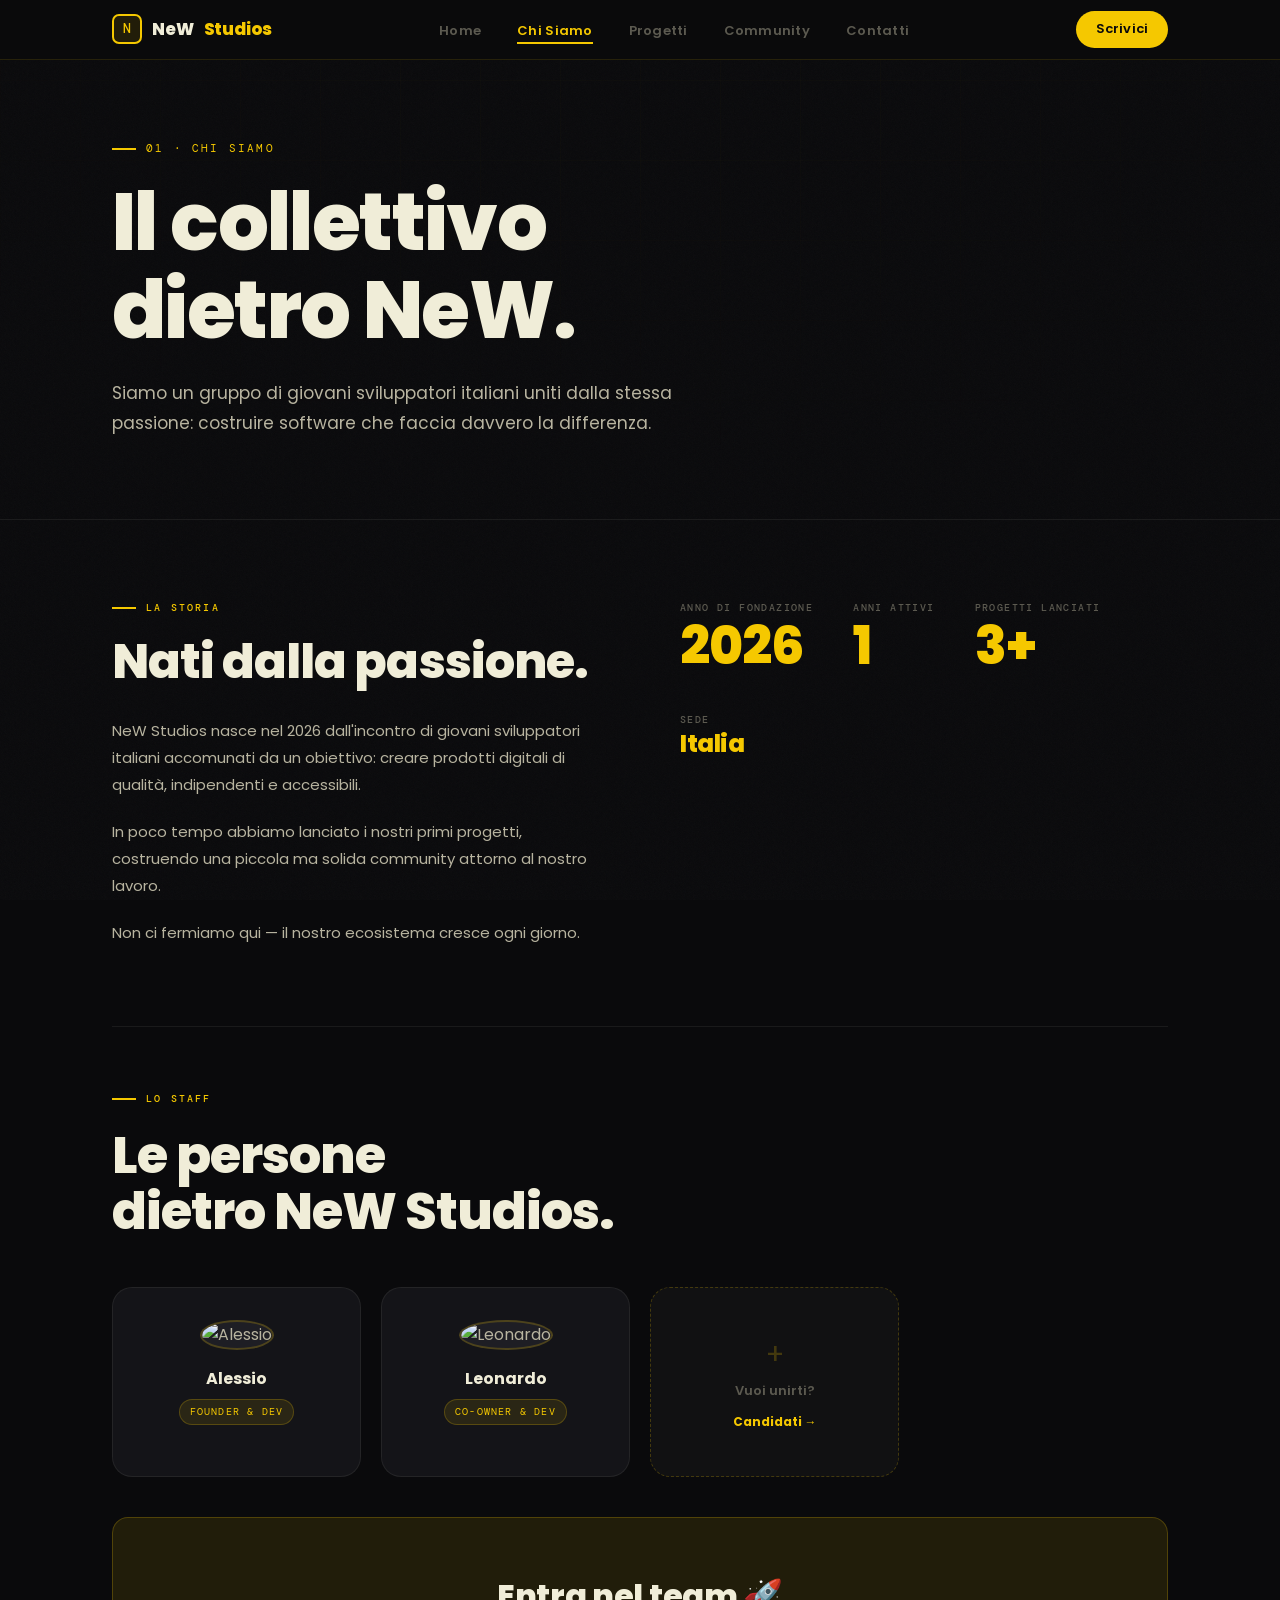
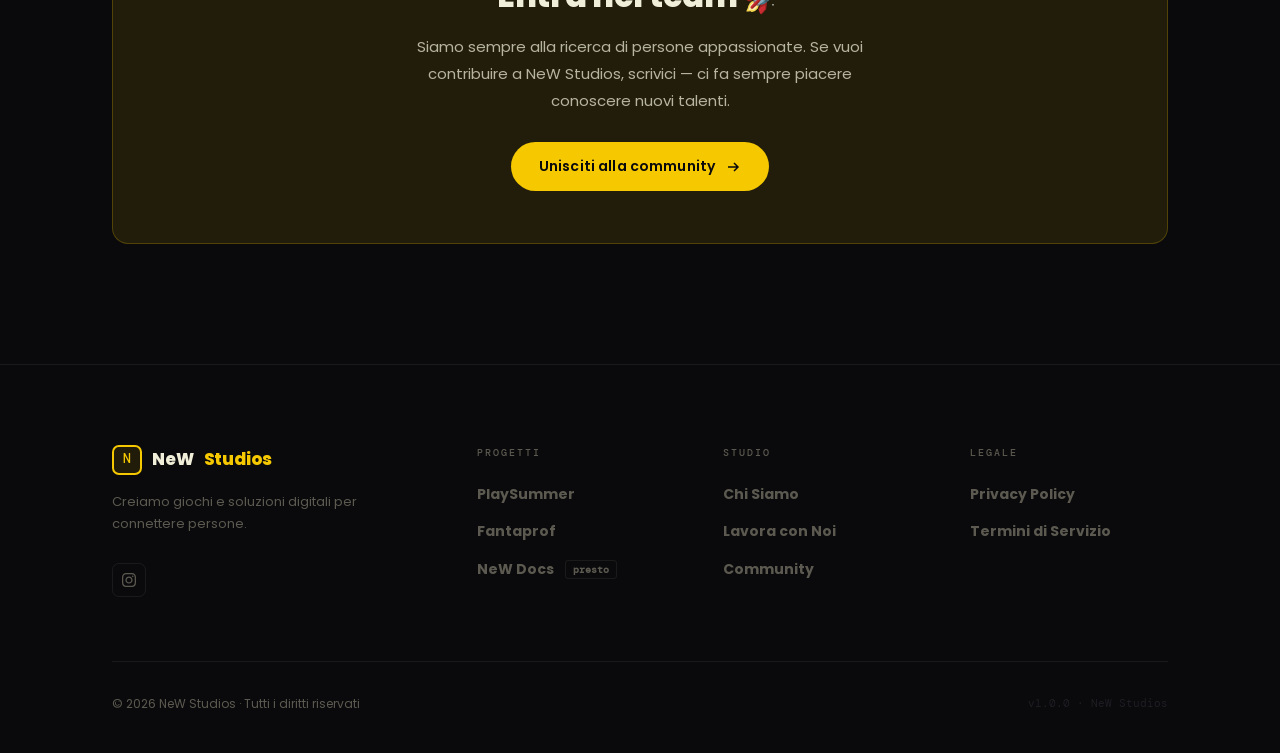
==== commit 07b591d3: "Update chi-siamo.html" ====
--- a/pages/chi-siamo.html
+++ b/pages/chi-siamo.html
@@ -70,23 +70,117 @@
       <hr class="divider" style="margin-bottom:64px;">
       <div class="section-tag reveal">Lo Staff</div>
       <h2 class="section-title reveal reveal-delay-1" style="margin-bottom:48px;">Le persone<br>dietro NeW Studios.</h2>
-      <div style="display:grid;grid-template-columns:repeat(auto-fill,minmax(240px,1fr));gap:20px;">
-        <div class="reveal" style="background:var(--ink-2);border:1px solid var(--mist);border-radius:16px;padding:28px;">
-          <div style="width:52px;height:52px;border-radius:14px;background:var(--gold-dim);border:1px solid var(--gold-line);display:flex;align-items:center;justify-content:center;font-family:var(--font-mono);font-size:16px;color:var(--gold);font-weight:500;margin-bottom:16px;">N</div>
-          <div style="font-weight:600;font-size:16px;color:var(--cream);margin-bottom:4px;">Fondatore</div>
-          <div style="font-family:var(--font-mono);font-size:11px;color:var(--text-dim);letter-spacing:0.1em;text-transform:uppercase;">Dev · Founder</div>
-        </div>
-        <div class="reveal reveal-delay-1" style="background:var(--ink-2);border:1px solid var(--mist);border-radius:16px;padding:28px;">
-          <div style="width:52px;height:52px;border-radius:14px;background:var(--gold-dim);border:1px solid var(--gold-line);display:flex;align-items:center;justify-content:center;font-family:var(--font-mono);font-size:16px;color:var(--gold);font-weight:500;margin-bottom:16px;">S</div>
-          <div style="font-weight:600;font-size:16px;color:var(--cream);margin-bottom:4px;">Staff Member</div>
-          <div style="font-family:var(--font-mono);font-size:11px;color:var(--text-dim);letter-spacing:0.1em;text-transform:uppercase;">Dev · Designer</div>
-        </div>
-        <div class="reveal reveal-delay-2" style="background:var(--mist-2);border:1px dashed rgba(232,200,64,0.2);border-radius:16px;padding:28px;display:flex;flex-direction:column;justify-content:center;align-items:center;text-align:center;min-height:140px;">
-          <div style="font-family:var(--font-mono);font-size:20px;color:var(--gold-line);margin-bottom:10px;">+</div>
-          <div style="font-size:13px;color:var(--text-dim);">Vuoi unirti?</div>
-          <a href="contatti.html" style="font-size:12px;color:var(--gold);text-decoration:none;margin-top:6px;font-weight:600;">Scrivici →</a>
-        </div>
-      </div>
+
+      <style>
+        .team-grid {
+          display: grid;
+          grid-template-columns: repeat(auto-fill, minmax(200px, 1fr));
+          gap: 20px;
+          margin-bottom: 40px;
+        }
+        .team-card {
+          background: var(--ink-2);
+          border: 1px solid var(--mist);
+          border-radius: 20px;
+          padding: 32px 20px 24px;
+          text-align: center;
+          transition: transform 0.35s cubic-bezier(.34,1.56,.64,1), border-color 0.25s, box-shadow 0.25s;
+        }
+        .team-card:hover {
+          transform: translateY(-8px);
+          border-color: var(--gold-line);
+          box-shadow: 0 16px 40px rgba(245,200,0,0.08);
+        }
+        .team-card img {
+          width: 90px; height: 90px;
+          border-radius: 50%;
+          object-fit: cover;
+          border: 2px solid var(--gold-line);
+          margin-bottom: 16px;
+          background: var(--ink-3);
+        }
+        .team-card-name {
+          font-weight: 700; font-size: 16px;
+          color: var(--cream); margin-bottom: 6px;
+        }
+        .team-card-role {
+          display: inline-block;
+          font-family: var(--font-mono); font-size: 10px;
+          letter-spacing: 0.12em; text-transform: uppercase;
+          color: var(--gold);
+          background: var(--gold-dim);
+          border: 1px solid var(--gold-line);
+          padding: 4px 10px; border-radius: 20px;
+        }
+        .team-join {
+          background: var(--mist-2);
+          border: 1px dashed var(--gold-line);
+          border-radius: 20px;
+          padding: 32px 20px 24px;
+          text-align: center;
+          display: flex; flex-direction: column;
+          justify-content: center; align-items: center;
+          gap: 8px; min-height: 190px;
+          transition: border-color 0.25s;
+        }
+        .team-join:hover { border-color: var(--gold); }
+        .team-join-plus {
+          font-size: 28px; color: var(--gold-line);
+          line-height: 1; margin-bottom: 4px;
+        }
+        .join-section {
+          background: var(--gold-dim);
+          border: 1px solid var(--gold-line);
+          border-radius: 16px;
+          padding: 52px 40px;
+          text-align: center;
+        }
+        .join-section h3 {
+          font-size: clamp(22px,3vw,32px);
+          font-weight: 800; color: var(--cream);
+          margin-bottom: 12px; letter-spacing: -0.01em;
+        }
+        .join-section p {
+          color: var(--text); font-size: 15px;
+          max-width: 480px; margin: 0 auto 28px;
+          line-height: 1.8;
+        }
+        @media (max-width: 600px) {
+          .team-grid { grid-template-columns: 1fr 1fr; }
+          .join-section { padding: 36px 24px; }
+        }
+        @media (max-width: 380px) {
+          .team-grid { grid-template-columns: 1fr; }
+        }
+      </style>
+
+      <div class="team-grid">
+        <div class="team-card reveal">
+          <img src="../images/staffers/alessio.png" alt="Alessio">
+          <div class="team-card-name">Alessio</div>
+          <span class="team-card-role">Founder & Dev</span>
+        </div>
+        <div class="team-card reveal reveal-delay-1">
+          <img src="../images/staffers/leonardo.png" alt="Leonardo">
+          <div class="team-card-name">Leonardo</div>
+          <span class="team-card-role">Co-Owner & Dev</span>
+        </div>
+        <div class="team-join reveal reveal-delay-2">
+          <div class="team-join-plus">+</div>
+          <div style="font-size:13px;color:var(--text-dim);font-weight:600;">Vuoi unirti?</div>
+          <a href="contatti.html" style="font-size:12px;color:var(--gold);text-decoration:none;font-weight:700;margin-top:2px;">Candidati →</a>
+        </div>
+      </div>
+
+      <div class="join-section reveal">
+        <h3>Entra nel team 🚀</h3>
+        <p>Siamo sempre alla ricerca di persone appassionate. Se vuoi contribuire a NeW Studios, scrivici — ci fa sempre piacere conoscere nuovi talenti.</p>
+        <a href="community.html" class="btn-primary" style="text-decoration:none;">
+          Unisciti alla community
+          <svg width="16" height="16" viewBox="0 0 16 16" fill="none" stroke="currentColor" stroke-width="1.5"><path d="M3 8h10M9 4l4 4-4 4"/></svg>
+        </a>
+      </div>
+
     </div>
   </section>
 </main>
--- a/css/style.css
+++ b/css/style.css
@@ -1,4 +1,4 @@
-@import url('https://fonts.googleapis.com/css2?family=Barlow:ital,wght@0,400;0,700;0,800;0,900;1,800;1,900&family=Barlow+Condensed:wght@700;800;900&family=DM+Mono:wght@400;500&display=swap');
+@import url('https://fonts.googleapis.com/css2?family=Poppins:wght@300;400;600;800&family=DM+Mono:wght@400;500&display=swap');
 
 *, *::before, *::after { margin: 0; padding: 0; box-sizing: border-box; }
 
@@ -17,8 +17,8 @@
   --mist-2: rgba(240,237,216,0.03);
   --text: #b8b4a0;
   --text-dim: #5c5a50;
-  --font-sans: 'Barlow', sans-serif;
-  --font-cond: 'Barlow Condensed', sans-serif;
+  --font-sans: 'Poppins', sans-serif;
+  --font-cond: 'Poppins', sans-serif;
   --font-mono: 'DM Mono', monospace;
   --ease: cubic-bezier(.4,0,.2,1);
   --ease-spring: cubic-bezier(.34,1.56,.64,1);
@@ -88,9 +88,8 @@
 }
 .logo {
   display: flex; align-items: center; gap: 10px;
-  text-decoration: none; font-weight: 900; font-size: 17px;
+  text-decoration: none; font-weight: 800; font-size: 17px;
   color: var(--cream); letter-spacing: -0.01em;
-  font-family: var(--font-cond); text-transform: uppercase; font-size: 20px;
 }
 .logo-mark {
   width: 30px; height: 30px;
@@ -109,8 +108,8 @@
   display: flex; align-items: center; gap: 36px; list-style: none;
 }
 .nav-links a {
-  font-size: 13px; font-weight: 700; color: var(--text-dim);
-  text-decoration: none; letter-spacing: 0.08em; text-transform: uppercase;
+  font-size: 13px; font-weight: 600; color: var(--text-dim);
+  text-decoration: none; letter-spacing: 0.02em;
   transition: color 0.2s var(--ease);
   position: relative;
 }
@@ -126,9 +125,9 @@
 .nav-links a.active::after { transform: scaleX(1); }
 
 .nav-cta {
-  font-size: 12px; font-weight: 800; color: var(--ink);
-  background: var(--gold); padding: 8px 20px; border-radius: 5px;
-  text-decoration: none; letter-spacing: 0.08em; text-transform: uppercase;
+  font-size: 13px; font-weight: 600; color: var(--ink);
+  background: var(--gold); padding: 8px 20px; border-radius: 20px;
+  text-decoration: none; letter-spacing: 0.01em;
   transition: background 0.2s, transform 0.15s var(--ease-spring), box-shadow 0.2s;
 }
 .nav-cta:hover { background: var(--gold-2); transform: translateY(-2px); box-shadow: 0 8px 24px rgba(245,200,0,0.3); }
@@ -153,8 +152,8 @@
   display: flex; align-items: center; gap: 16px;
   padding: 16px 0; border-bottom: 1px solid var(--mist);
   text-decoration: none; color: var(--cream);
-  font-size: 28px; font-weight: 900; font-family: var(--font-cond);
-  letter-spacing: 0.02em; text-transform: uppercase;
+  font-size: 22px; font-weight: 800;
+  letter-spacing: -0.01em;
   transition: color 0.2s, padding-left 0.2s var(--ease);
 }
 .drawer-link:hover { color: var(--gold); padding-left: 8px; }
@@ -203,30 +202,43 @@
 .hero-eyebrow-line { width: 40px; height: 2px; background: var(--gold); }
 
 .hero-title {
-  font-family: var(--font-cond);
-  font-weight: 900;
-  font-size: clamp(72px, 11vw, 150px);
-  line-height: 0.9; letter-spacing: -0.01em;
+  font-weight: 800;
+  font-size: clamp(52px, 8vw, 96px);
+  line-height: 1.05; letter-spacing: -0.02em;
   color: var(--cream); margin-bottom: 8px;
   animation: fadeUp 0.7s 0.1s var(--ease-out) both;
-  text-transform: uppercase;
   position: relative; z-index: 1;
 }
 .hero-title em {
   font-style: italic;
   color: var(--gold);
-  -webkit-text-stroke: 0px;
   text-shadow: 0 0 60px rgba(245,200,0,0.4);
 }
 .hero-title-sub {
-  font-family: var(--font-cond);
-  font-weight: 800;
-  font-size: clamp(52px, 8vw, 112px);
-  line-height: 0.9; letter-spacing: -0.01em;
+  font-weight: 300;
+  font-size: clamp(40px, 6vw, 80px);
+  line-height: 1.0; letter-spacing: -0.02em;
   color: var(--text-dim); margin-bottom: 52px;
   animation: fadeUp 0.7s 0.18s var(--ease-out) both;
-  text-transform: uppercase;
   position: relative; z-index: 1;
+}
+
+/* ─── HERO BADGE (Aura style) ─── */
+.hero-badge {
+  display: inline-flex; align-items: center; gap: 8px;
+  padding: 6px 16px 6px 10px;
+  border-radius: 50px;
+  border: 1px solid var(--gold-line);
+  background: var(--gold-dim);
+  font-size: 0.78rem; font-weight: 600; color: var(--gold);
+  margin-bottom: 24px;
+  animation: fadeIn 0.7s both;
+  position: relative; z-index: 1;
+}
+.hero-badge-dot {
+  width: 6px; height: 6px; border-radius: 50%;
+  background: var(--gold);
+  animation: pulseDot 2s ease-in-out infinite;
 }
 
 .hero-row {
@@ -245,9 +257,9 @@
 .btn-primary {
   display: inline-flex; align-items: center; gap: 10px;
   background: var(--gold); color: var(--ink);
-  font-family: var(--font-sans); font-weight: 800; font-size: 13px;
-  padding: 14px 28px; border-radius: 6px; text-decoration: none;
-  letter-spacing: 0.06em; text-transform: uppercase;
+  font-family: var(--font-sans); font-weight: 600; font-size: 14px;
+  padding: 13px 28px; border-radius: 30px; text-decoration: none;
+  letter-spacing: 0.01em;
   transition: background 0.2s, transform 0.2s var(--ease-spring), box-shadow 0.2s;
 }
 .btn-primary:hover {
@@ -259,10 +271,10 @@
 
 .btn-ghost {
   display: inline-flex; align-items: center; gap: 8px;
-  border: 2px solid var(--gold-line); color: var(--cream);
-  font-family: var(--font-sans); font-weight: 800; font-size: 13px;
-  padding: 12px 26px; border-radius: 6px; text-decoration: none;
-  letter-spacing: 0.06em; text-transform: uppercase;
+  border: 1px solid var(--gold-line); color: var(--cream);
+  font-family: var(--font-sans); font-weight: 600; font-size: 14px;
+  padding: 12px 26px; border-radius: 30px; text-decoration: none;
+  letter-spacing: 0.01em;
   transition: border-color 0.2s, color 0.2s, background 0.2s, transform 0.2s var(--ease-spring);
 }
 .btn-ghost:hover {
@@ -321,9 +333,9 @@
 .section-tag::before { content: ''; width: 24px; height: 2px; background: var(--gold); }
 
 .section-title {
-  font-family: var(--font-cond); font-weight: 900; font-size: clamp(30px, 4vw, 52px);
-  color: var(--cream); letter-spacing: -0.01em; line-height: 1.05;
-  margin-bottom: 40px; text-transform: uppercase;
+  font-weight: 800; font-size: clamp(30px, 4vw, 52px);
+  color: var(--cream); letter-spacing: -0.02em; line-height: 1.1;
+  margin-bottom: 40px;
 }
 .stat-row { display: flex; gap: 40px; flex-wrap: wrap; }
 .stat-item { display: flex; flex-direction: column; gap: 4px; }
@@ -332,7 +344,7 @@
   letter-spacing: 0.14em; text-transform: uppercase; color: var(--text-dim);
 }
 .stat-value {
-  font-family: var(--font-cond); font-size: 56px; font-weight: 900;
+  font-size: 52px; font-weight: 800;
   color: var(--gold); line-height: 1; letter-spacing: -0.02em;
 }
 
@@ -379,8 +391,8 @@
 }
 .project-info { position: relative; z-index: 1; }
 .project-name {
-  font-family: var(--font-cond); font-size: 32px; font-weight: 900;
-  color: var(--cream); letter-spacing: 0.01em; text-transform: uppercase;
+  font-size: 26px; font-weight: 800;
+  color: var(--cream); letter-spacing: -0.01em;
   margin-bottom: 6px;
   transition: color 0.2s;
 }
@@ -518,9 +530,9 @@
   background: var(--gold-dim); margin-bottom: 28px;
 }
 .project-detail-title {
-  font-family: var(--font-cond); font-size: clamp(48px, 8vw, 96px); font-weight: 900;
-  color: var(--cream); letter-spacing: 0em; line-height: 0.95;
-  margin-bottom: 16px; text-transform: uppercase;
+  font-size: clamp(40px, 7vw, 80px); font-weight: 800;
+  color: var(--cream); letter-spacing: -0.02em; line-height: 1;
+  margin-bottom: 16px;
 }
 .project-detail-desc { font-size: 17px; line-height: 1.8; color: var(--text); margin-bottom: 32px; }
 .project-detail-meta { display: flex; flex-direction: column; gap: 1px; }
@@ -549,8 +561,8 @@
   background: var(--gold-dim);
 }
 .coming-soon-title {
-  font-family: var(--font-cond); font-size: 40px; font-weight: 900;
-  color: var(--cream); margin-bottom: 12px; text-transform: uppercase;
+  font-size: 36px; font-weight: 800;
+  color: var(--cream); margin-bottom: 12px; letter-spacing: -0.01em;
 }
 .coming-soon-text { font-size: 15px; color: var(--text-dim); max-width: 400px; margin: 0 auto; line-height: 1.7; }
 
@@ -598,6 +610,6 @@
   .container { padding: 0 20px; }
   .hero { padding: 100px 20px 80px; }
   .footer-grid { grid-template-columns: 1fr; }
-  .hero-title { font-size: 64px; }
-  .hero-title-sub { font-size: 44px; }
-}
+  .hero-title { font-size: 48px; }
+  .hero-title-sub { font-size: 36px; }
+}
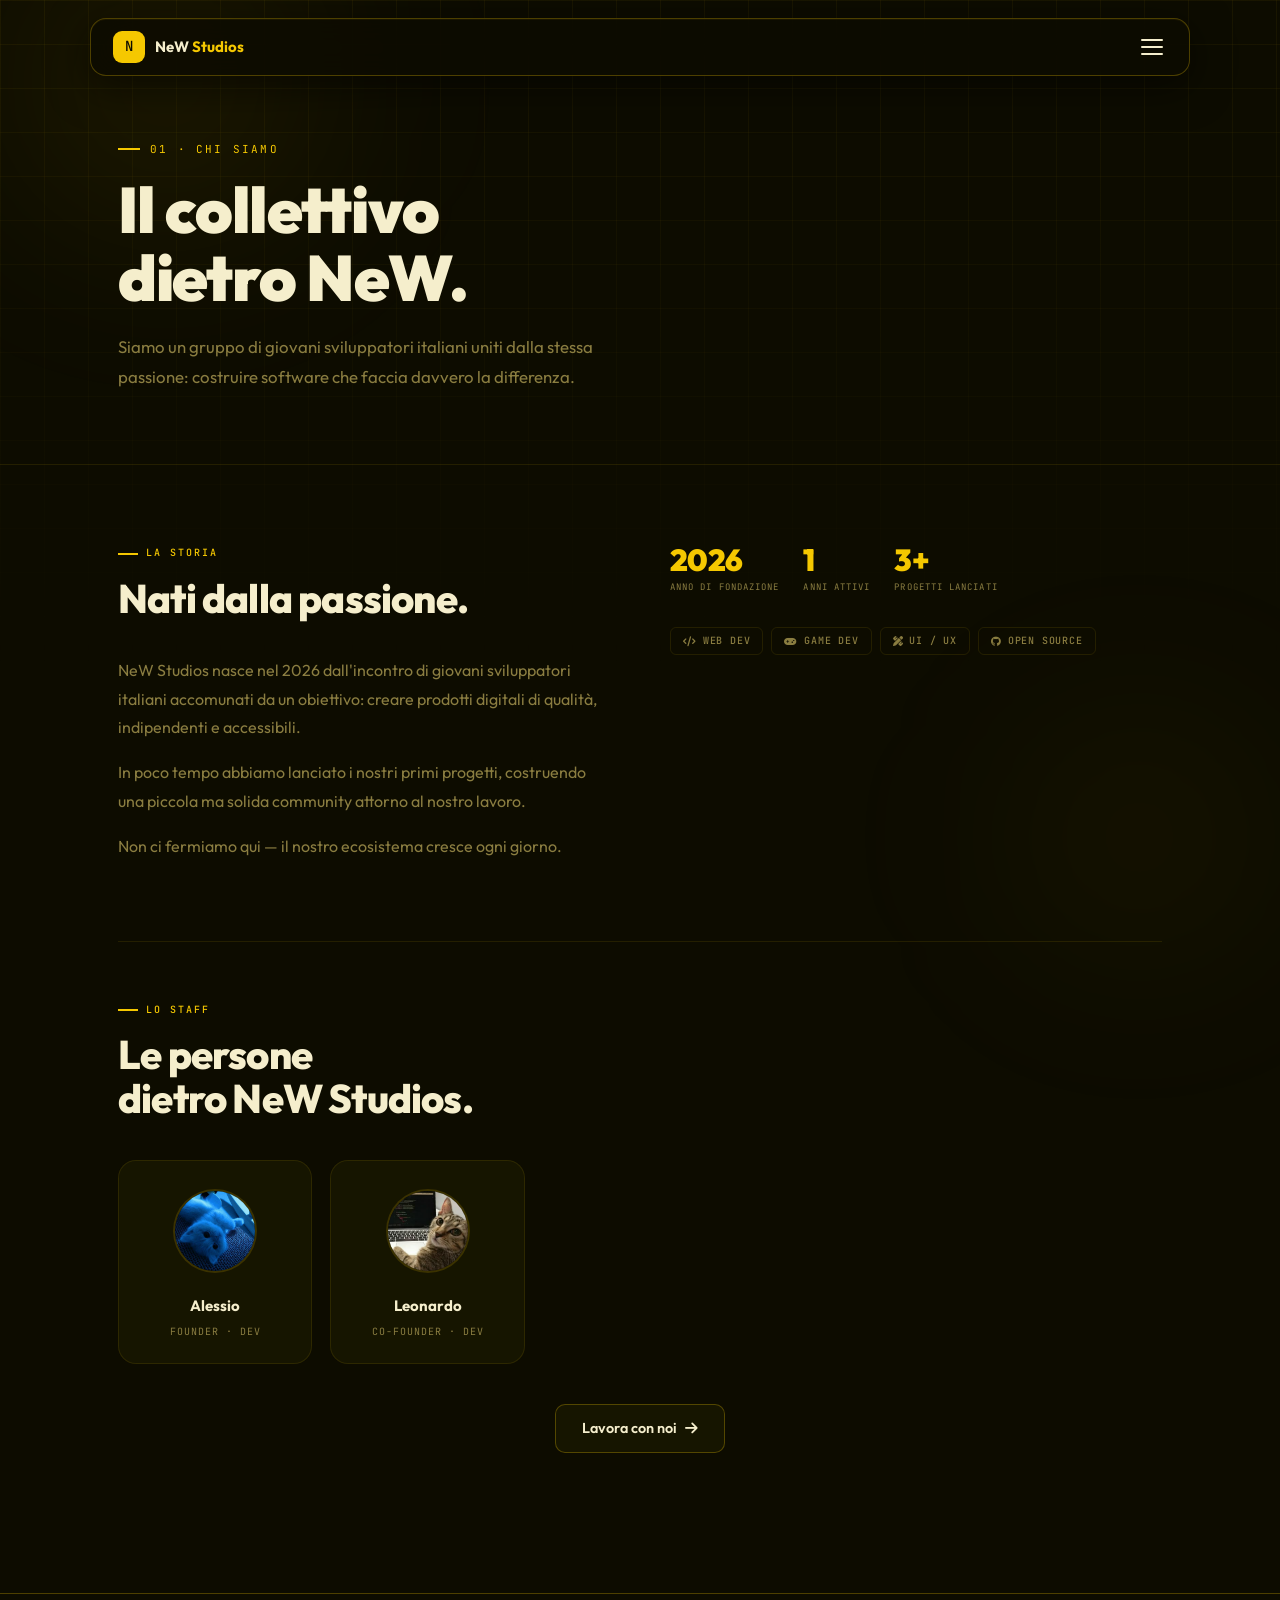
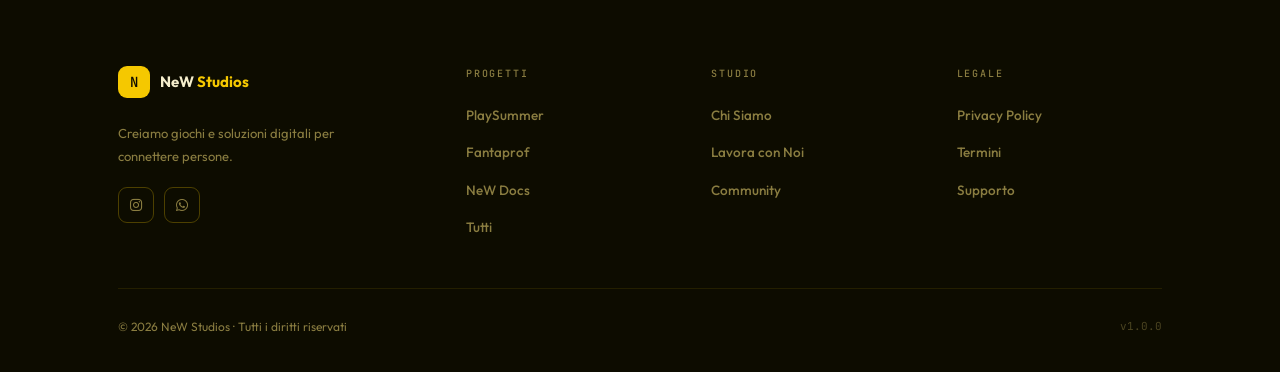
==== commit d97de24c: "Add files via upload" ====
--- a/pages/chi-siamo.html
+++ b/pages/chi-siamo.html
@@ -4,30 +4,38 @@
 <meta charset="UTF-8">
 <meta name="viewport" content="width=device-width, initial-scale=1.0">
 <title>Chi Siamo — NeW Studios</title>
+<link href="https://fonts.googleapis.com/css2?family=Outfit:wght@300;400;600;700;800;900&family=JetBrains+Mono:wght@400;500&display=swap" rel="stylesheet">
+<link rel="stylesheet" href="https://cdnjs.cloudflare.com/ajax/libs/font-awesome/6.5.2/css/all.min.css">
 <link rel="stylesheet" href="../css/style.css">
 </head>
 <body>
-<header class="topbar">
-  <div class="topbar-inner">
-    <a href="../index.html" class="logo"><div class="logo-mark">N</div>NeW <span>Studios</span></a>
-    <ul class="nav-links">
-      <li><a href="../index.html">Home</a></li>
-      <li><a href="chi-siamo.html" class="active">Chi Siamo</a></li>
-      <li><a href="progetti.html">Progetti</a></li>
-      <li><a href="community.html">Community</a></li>
-      <li><a href="contatti.html">Contatti</a></li>
-    </ul>
-    <a href="contatti.html" class="nav-cta">Scrivici</a>
-    <button class="nav-mobile-btn" id="navMobileBtn"><span></span><span></span><span></span></button>
+<div class="bg-grid"></div>
+<div class="blob blob-1"></div>
+<div class="blob blob-2"></div>
+
+<header class="main-header" id="header">
+  <a href="../index.html" class="logo">
+    <div class="logo-mark">N</div>
+    <span class="logo-text">NeW <strong>Studios</strong></span>
+  </a>
+  <button class="menu-btn" id="openMenu"><span></span><span></span><span></span></button>
+</header>
+<div class="sidebar-overlay" id="sidebarOverlay"></div>
+<nav class="sidebar" id="sidebar">
+  <div class="sidebar-header">
+    <span class="sidebar-brand">NeW Studios</span>
+    <button class="close-btn" id="closeMenu">&times;</button>
   </div>
-</header>
-<nav class="nav-drawer" id="navDrawer">
-  <button class="drawer-close" id="drawerClose">✕</button>
-  <a href="../index.html" class="drawer-link"><span class="drawer-link-num">00</span> Home</a>
-  <a href="chi-siamo.html" class="drawer-link"><span class="drawer-link-num">01</span> Chi Siamo</a>
-  <a href="progetti.html" class="drawer-link"><span class="drawer-link-num">02</span> Progetti</a>
-  <a href="community.html" class="drawer-link"><span class="drawer-link-num">03</span> Community</a>
-  <a href="contatti.html" class="drawer-link"><span class="drawer-link-num">04</span> Contatti</a>
+  <ul>
+    <li><a href="../index.html"><span class="nav-icon"><i class="fa-solid fa-house"></i></span>Home</a></li>
+    <li><a href="chi-siamo.html"><span class="nav-icon"><i class="fa-solid fa-users"></i></span>Chi Siamo</a></li>
+    <li><a href="progetti.html"><span class="nav-icon"><i class="fa-solid fa-cube"></i></span>Progetti</a></li>
+    <li><a href="community.html"><span class="nav-icon"><i class="fa-solid fa-fire"></i></span>Community</a></li>
+    <li><a href="contatti.html"><span class="nav-icon"><i class="fa-solid fa-envelope"></i></span>Contatti</a></li>
+  </ul>
+  <div class="sidebar-footer">
+    <a href="privacy.html">Privacy Policy</a> &bull; <a href="termini.html">Termini</a>
+  </div>
 </nav>
 
 <main>
@@ -35,152 +43,59 @@
     <div class="container">
       <div class="page-hero-inner reveal">
         <div class="page-eyebrow">01 · Chi Siamo</div>
-        <h1 class="section-title" style="font-size:clamp(40px,7vw,80px);margin-bottom:24px;">Il collettivo<br>dietro NeW.</h1>
-        <p style="font-size:17px;color:var(--text);line-height:1.8;max-width:560px;">Siamo un gruppo di giovani sviluppatori italiani uniti dalla stessa passione: costruire software che faccia davvero la differenza.</p>
+        <h1 style="font-size:clamp(2.2rem,7vw,4rem);margin-bottom:20px;letter-spacing:-0.02em;font-weight:900;">Il collettivo<br>dietro NeW.</h1>
+        <p style="font-size:1.05rem;color:var(--muted);line-height:1.8;max-width:540px;">Siamo un gruppo di giovani sviluppatori italiani uniti dalla stessa passione: costruire software che faccia davvero la differenza.</p>
       </div>
     </div>
   </section>
 
-  <section style="padding:80px 0;">
+  <section class="content-section">
     <div class="container">
-      <div class="about-grid reveal">
+      <div class="section-grid reveal">
         <div>
           <div class="section-tag">La Storia</div>
-          <h2 class="section-title" style="font-size:clamp(28px,4vw,48px);margin-bottom:28px;">Nati dalla passione.</h2>
-          <div class="about-text">
-            <p>NeW Studios nasce nel 2026 dall'incontro di giovani sviluppatori italiani accomunati da un obiettivo: creare prodotti digitali di qualità, indipendenti e accessibili.</p>
-            <p>In poco tempo abbiamo lanciato i nostri primi progetti, costruendo una piccola ma solida community attorno al nostro lavoro.</p>
-            <p>Non ci fermiamo qui — il nostro ecosistema cresce ogni giorno.</p>
-          </div>
+          <h2>Nati dalla passione.</h2>
+          <p style="color:var(--muted);line-height:1.8;margin-bottom:16px;">NeW Studios nasce nel 2026 dall'incontro di giovani sviluppatori italiani accomunati da un obiettivo: creare prodotti digitali di qualità, indipendenti e accessibili.</p>
+          <p style="color:var(--muted);line-height:1.8;margin-bottom:16px;">In poco tempo abbiamo lanciato i nostri primi progetti, costruendo una piccola ma solida community attorno al nostro lavoro.</p>
+          <p style="color:var(--muted);line-height:1.8;">Non ci fermiamo qui — il nostro ecosistema cresce ogni giorno.</p>
         </div>
         <div>
-          <div class="stat-row">
-            <div class="stat-item"><span class="stat-label">Anno di fondazione</span><span class="stat-value">2026</span></div>
-            <div class="stat-item"><span class="stat-label">Anni Attivi</span><span class="stat-value">1</span></div>
-            <div class="stat-item"><span class="stat-label">Progetti Lanciati</span><span class="stat-value">3+</span></div>
-            <div class="stat-item"><span class="stat-label">Sede</span><span class="stat-value" style="font-size:24px">Italia</span></div>
+          <div style="display:flex;gap:24px;flex-wrap:wrap;margin-bottom:32px;">
+            <div class="stat"><span class="stat-val">2026</span><span class="stat-lbl">Anno di fondazione</span></div>
+            <div class="stat"><span class="stat-val">1</span><span class="stat-lbl">Anni Attivi</span></div>
+            <div class="stat"><span class="stat-val">3+</span><span class="stat-lbl">Progetti Lanciati</span></div>
+          </div>
+          <div class="badge-row">
+            <span class="badge"><i class="fa-solid fa-code"></i> Web Dev</span>
+            <span class="badge"><i class="fa-solid fa-gamepad"></i> Game Dev</span>
+            <span class="badge"><i class="fa-solid fa-pen-ruler"></i> UI / UX</span>
+            <span class="badge"><i class="fa-brands fa-github"></i> Open Source</span>
           </div>
         </div>
       </div>
     </div>
   </section>
 
-  <section id="staff" style="padding:0 0 120px;">
+  <section id="staff" style="padding:0 0 100px;">
     <div class="container">
-      <hr class="divider" style="margin-bottom:64px;">
+      <hr style="border:none;border-top:1px solid var(--border);margin-bottom:60px;">
       <div class="section-tag reveal">Lo Staff</div>
-      <h2 class="section-title reveal reveal-delay-1" style="margin-bottom:48px;">Le persone<br>dietro NeW Studios.</h2>
-
-      <style>
-        .team-grid {
-          display: grid;
-          grid-template-columns: repeat(auto-fill, minmax(200px, 1fr));
-          gap: 20px;
-          margin-bottom: 40px;
-        }
-        .team-card {
-          background: var(--ink-2);
-          border: 1px solid var(--mist);
-          border-radius: 20px;
-          padding: 32px 20px 24px;
-          text-align: center;
-          transition: transform 0.35s cubic-bezier(.34,1.56,.64,1), border-color 0.25s, box-shadow 0.25s;
-        }
-        .team-card:hover {
-          transform: translateY(-8px);
-          border-color: var(--gold-line);
-          box-shadow: 0 16px 40px rgba(245,200,0,0.08);
-        }
-        .team-card img {
-          width: 90px; height: 90px;
-          border-radius: 50%;
-          object-fit: cover;
-          border: 2px solid var(--gold-line);
-          margin-bottom: 16px;
-          background: var(--ink-3);
-        }
-        .team-card-name {
-          font-weight: 700; font-size: 16px;
-          color: var(--cream); margin-bottom: 6px;
-        }
-        .team-card-role {
-          display: inline-block;
-          font-family: var(--font-mono); font-size: 10px;
-          letter-spacing: 0.12em; text-transform: uppercase;
-          color: var(--gold);
-          background: var(--gold-dim);
-          border: 1px solid var(--gold-line);
-          padding: 4px 10px; border-radius: 20px;
-        }
-        .team-join {
-          background: var(--mist-2);
-          border: 1px dashed var(--gold-line);
-          border-radius: 20px;
-          padding: 32px 20px 24px;
-          text-align: center;
-          display: flex; flex-direction: column;
-          justify-content: center; align-items: center;
-          gap: 8px; min-height: 190px;
-          transition: border-color 0.25s;
-        }
-        .team-join:hover { border-color: var(--gold); }
-        .team-join-plus {
-          font-size: 28px; color: var(--gold-line);
-          line-height: 1; margin-bottom: 4px;
-        }
-        .join-section {
-          background: var(--gold-dim);
-          border: 1px solid var(--gold-line);
-          border-radius: 16px;
-          padding: 52px 40px;
-          text-align: center;
-        }
-        .join-section h3 {
-          font-size: clamp(22px,3vw,32px);
-          font-weight: 800; color: var(--cream);
-          margin-bottom: 12px; letter-spacing: -0.01em;
-        }
-        .join-section p {
-          color: var(--text); font-size: 15px;
-          max-width: 480px; margin: 0 auto 28px;
-          line-height: 1.8;
-        }
-        @media (max-width: 600px) {
-          .team-grid { grid-template-columns: 1fr 1fr; }
-          .join-section { padding: 36px 24px; }
-        }
-        @media (max-width: 380px) {
-          .team-grid { grid-template-columns: 1fr; }
-        }
-      </style>
-
+      <h2 class="reveal reveal-d1" style="margin-bottom:40px;">Le persone<br>dietro NeW Studios.</h2>
       <div class="team-grid">
         <div class="team-card reveal">
-          <img src="../images/staffers/alessio.png" alt="Alessio">
-          <div class="team-card-name">Alessio</div>
-          <span class="team-card-role">Founder & Dev</span>
+          <img src="../images/staffers/alessio.png" alt="Alessio" onerror="this.style.display='none'">
+          <div class="team-name">Alessio</div>
+          <div class="team-role">Founder · Dev</div>
         </div>
-        <div class="team-card reveal reveal-delay-1">
-          <img src="../images/staffers/leonardo.png" alt="Leonardo">
-          <div class="team-card-name">Leonardo</div>
-          <span class="team-card-role">Co-Owner & Dev</span>
-        </div>
-        <div class="team-join reveal reveal-delay-2">
-          <div class="team-join-plus">+</div>
-          <div style="font-size:13px;color:var(--text-dim);font-weight:600;">Vuoi unirti?</div>
-          <a href="contatti.html" style="font-size:12px;color:var(--gold);text-decoration:none;font-weight:700;margin-top:2px;">Candidati →</a>
+        <div class="team-card reveal reveal-d1">
+          <img src="../images/staffers/leonardo.png" alt="Leonardo" onerror="this.style.display='none'">
+          <div class="team-name">Leonardo</div>
+          <div class="team-role">Co-Founder · Dev</div>
         </div>
       </div>
-
-      <div class="join-section reveal">
-        <h3>Entra nel team 🚀</h3>
-        <p>Siamo sempre alla ricerca di persone appassionate. Se vuoi contribuire a NeW Studios, scrivici — ci fa sempre piacere conoscere nuovi talenti.</p>
-        <a href="community.html" class="btn-primary" style="text-decoration:none;">
-          Unisciti alla community
-          <svg width="16" height="16" viewBox="0 0 16 16" fill="none" stroke="currentColor" stroke-width="1.5"><path d="M3 8h10M9 4l4 4-4 4"/></svg>
-        </a>
+      <div style="text-align:center;margin-top:40px;">
+        <a href="contatti.html" class="btn btn-ghost">Lavora con noi <i class="fa-solid fa-arrow-right"></i></a>
       </div>
-
     </div>
   </section>
 </main>
@@ -189,30 +104,20 @@
   <div class="container">
     <div class="footer-grid">
       <div class="footer-brand">
-        <a href="../index.html" class="logo"><div class="logo-mark">N</div>NeW <span>Studios</span></a>
+        <a href="../index.html" class="logo" style="margin-bottom:12px;display:inline-flex;"><div class="logo-mark">N</div><span class="logo-text">NeW <strong>Studios</strong></span></a>
         <p class="footer-tagline">Creiamo giochi e soluzioni digitali per connettere persone.</p>
-        <div class="footer-socials"><a href="https://instagram.com/" target="_blank" class="footer-social">
-          <svg width="14" height="14" viewBox="0 0 24 24" fill="currentColor"><path d="M12 2.163c3.204 0 3.584.012 4.85.07 3.252.148 4.771 1.691 4.919 4.919.058 1.265.069 1.645.069 4.849 0 3.205-.012 3.584-.069 4.849-.149 3.225-1.664 4.771-4.919 4.919-1.266.058-1.644.07-4.85.07-3.204 0-3.584-.012-4.849-.07-3.26-.149-4.771-1.699-4.919-4.92-.058-1.265-.07-1.644-.07-4.849 0-3.204.013-3.583.07-4.849.149-3.227 1.664-4.771 4.919-4.919 1.266-.057 1.645-.069 4.849-.069zm0-2.163c-3.259 0-3.667.014-4.947.072-4.358.2-6.78 2.618-6.98 6.98-.059 1.281-.073 1.689-.073 4.948 0 3.259.014 3.668.072 4.948.2 4.358 2.618 6.78 6.98 6.98 1.281.058 1.689.072 4.948.072 3.259 0 3.668-.014 4.948-.072 4.354-.2 6.782-2.618 6.979-6.98.059-1.28.073-1.689.073-4.948 0-3.259-.014-3.667-.072-4.947-.196-4.354-2.617-6.78-6.979-6.98-1.281-.059-1.69-.073-4.949-.073zm0 5.838c-3.403 0-6.162 2.759-6.162 6.162s2.759 6.163 6.162 6.163 6.162-2.759 6.162-6.163c0-3.403-2.759-6.162-6.162-6.162zm0 10.162c-2.209 0-4-1.79-4-4 0-2.209 1.791-4 4-4s4 1.791 4 4c0 2.21-1.791 4-4 4zm6.406-11.845c-.796 0-1.441.645-1.441 1.44s.645 1.44 1.441 1.44c.795 0 1.439-.645 1.439-1.44s-.644-1.44-1.439-1.44z"/></svg>
-        </a></div>
+        <div class="footer-socials">
+          <a href="https://instagram.com/newstudioss" target="_blank" class="footer-social"><i class="fa-brands fa-instagram"></i></a>
+          <a href="https://whatsapp.com/channel/0029VbCaQUXKQuJGEnxsJT1s" target="_blank" class="footer-social"><i class="fa-brands fa-whatsapp"></i></a>
+        </div>
       </div>
-      <div class="footer-col"><h5>Progetti</h5><ul>
-        <li><a href="playsummer.html">PlaySummer</a></li>
-        <li><a href="fantaprof.html">Fantaprof</a></li>
-        <li><a href="newdocs.html">NeW Docs <span class="tag-soon">presto</span></a></li>
-      </ul></div>
-      <div class="footer-col"><h5>Studio</h5><ul>
-        <li><a href="chi-siamo.html">Chi Siamo</a></li>
-        <li><a href="contatti.html">Lavora con Noi</a></li>
-        <li><a href="community.html">Community</a></li>
-      </ul></div>
-      <div class="footer-col"><h5>Legale</h5><ul>
-        <li><a href="privacy.html">Privacy Policy</a></li>
-        <li><a href="termini.html">Termini di Servizio</a></li>
-      </ul></div>
+      <div class="footer-col"><h5>Progetti</h5><ul><li><a href="playsummer.html">PlaySummer</a></li><li><a href="fantaprof.html">Fantaprof</a></li><li><a href="newdocs.html">NeW Docs</a></li><li><a href="progetti.html">Tutti</a></li></ul></div>
+      <div class="footer-col"><h5>Studio</h5><ul><li><a href="chi-siamo.html">Chi Siamo</a></li><li><a href="contatti.html">Lavora con Noi</a></li><li><a href="community.html">Community</a></li></ul></div>
+      <div class="footer-col"><h5>Legale</h5><ul><li><a href="privacy.html">Privacy Policy</a></li><li><a href="termini.html">Termini</a></li><li><a href="contatti.html">Supporto</a></li></ul></div>
     </div>
     <div class="footer-bottom">
       <p class="footer-copy">© 2026 NeW Studios · Tutti i diritti riservati</p>
-      <span class="footer-version">v1.0.0 · NeW Studios</span>
+      <span class="footer-ver">v1.0.0</span>
     </div>
   </div>
 </footer>
--- a/css/style.css
+++ b/css/style.css
@@ -1,615 +1,570 @@
-@import url('https://fonts.googleapis.com/css2?family=Poppins:wght@300;400;600;800&family=DM+Mono:wght@400;500&display=swap');
+/* ── FONTS ── */
+@import url('https://fonts.googleapis.com/css2?family=Outfit:wght@300;400;600;700;800;900&family=JetBrains+Mono:wght@400;500&display=swap');
 
 *, *::before, *::after { margin: 0; padding: 0; box-sizing: border-box; }
 
 :root {
-  --ink: #0a0a0c;
-  --ink-2: #141418;
-  --ink-3: #1e1e24;
-  --gold: #f5c800;
-  --gold-2: #ffd426;
-  --gold-3: #ffe870;
-  --gold-dim: rgba(245,200,0,0.10);
-  --gold-line: rgba(245,200,0,0.22);
-  --cream: #f0edd8;
-  --cream-2: #d8d4be;
-  --mist: rgba(240,237,216,0.07);
-  --mist-2: rgba(240,237,216,0.03);
-  --text: #b8b4a0;
-  --text-dim: #5c5a50;
-  --font-sans: 'Poppins', sans-serif;
-  --font-cond: 'Poppins', sans-serif;
-  --font-mono: 'DM Mono', monospace;
-  --ease: cubic-bezier(.4,0,.2,1);
-  --ease-spring: cubic-bezier(.34,1.56,.64,1);
-  --ease-out: cubic-bezier(0,.7,.3,1);
+  --bg:           #0d0c00;
+  --bg-2:         #161400;
+  --card:         rgba(26,24,0,0.80);
+  --text:         #f5eecc;
+  --muted:        #8a7d40;
+  --accent:       #f5c800;
+  --accent-2:     #ffd426;
+  --accent-3:     #ffe870;
+  --accent-soft:  rgba(245,200,0,0.10);
+  --accent-glow:  rgba(245,200,0,0.28);
+  --accent-line:  rgba(245,200,0,0.20);
+  --nav-bg:       rgba(13,12,0,0.88);
+  --border:       rgba(245,200,0,0.10);
+  --border-strong:rgba(245,200,0,0.28);
+  --shadow:       0 10px 40px rgba(0,0,0,0.55);
+  --grid-c:       rgba(245,200,0,0.055);
+  --font:         'Outfit', sans-serif;
+  --mono:         'JetBrains Mono', monospace;
 }
 
 html { scroll-behavior: smooth; font-size: 16px; }
 
 body {
-  font-family: var(--font-sans);
-  background: var(--ink);
+  font-family: var(--font);
+  background: var(--bg);
   color: var(--text);
   overflow-x: hidden;
-  line-height: 1.6;
-  cursor: default;
-  font-weight: 400;
-}
-
-/* ─── SCROLLBAR ─── */
+  line-height: 1.65;
+}
+
+/* ── SCROLLBAR ── */
 ::-webkit-scrollbar { width: 3px; }
-::-webkit-scrollbar-track { background: var(--ink); }
-::-webkit-scrollbar-thumb { background: var(--gold-line); border-radius: 2px; }
-
-/* ─── SELECTION ─── */
-::selection { background: var(--gold); color: var(--ink); }
-
-/* ─── NOISE OVERLAY ─── */
-body::before {
-  content: '';
-  position: fixed; inset: 0; z-index: 0;
-  opacity: 0.03;
-  background-image: url("data:image/svg+xml,%3Csvg viewBox='0 0 256 256' xmlns='http://www.w3.org/2000/svg'%3E%3Cfilter id='noise'%3E%3CfeTurbulence type='fractalNoise' baseFrequency='0.9' numOctaves='4' stitchTiles='stitch'/%3E%3C/filter%3E%3Crect width='100%25' height='100%25' filter='url(%23noise)'/%3E%3C/svg%3E");
-  background-size: 128px 128px;
-  pointer-events: none;
-}
-
-/* ─── GRID LINES HERO BG ─── */
-body::after {
-  content: '';
-  position: fixed; inset: 0; z-index: 0;
+::-webkit-scrollbar-track { background: var(--bg); }
+::-webkit-scrollbar-thumb { background: var(--accent); border-radius: 2px; }
+
+/* ── SELECTION ── */
+::selection { background: var(--accent); color: var(--bg); }
+
+/* ── BG GRID ── */
+.bg-grid {
+  position: fixed; top: 0; left: 0; width: 100%; height: 100vh;
   background-image:
-    linear-gradient(var(--gold-line) 1px, transparent 1px),
-    linear-gradient(90deg, var(--gold-line) 1px, transparent 1px);
-  background-size: 80px 80px;
-  opacity: 0.07;
-  pointer-events: none;
-  mask-image: radial-gradient(ellipse 80% 60% at 50% 0%, black 30%, transparent 100%);
-}
-
-/* ─── LAYOUT ─── */
-.container { max-width: 1120px; margin: 0 auto; padding: 0 32px; }
-section { position: relative; z-index: 1; }
-
-/* ─── TOP BAR ─── */
-.topbar {
-  position: fixed; top: 0; left: 0; right: 0; z-index: 1000;
-  height: 60px; display: flex; align-items: center;
-  background: rgba(10,10,12,0.90);
-  backdrop-filter: blur(24px) saturate(180%);
-  border-bottom: 1px solid rgba(245,200,0,0.12);
-  transition: border-color 0.3s;
-}
-.topbar.scrolled { border-bottom-color: rgba(245,200,0,0.2); }
-.topbar-inner {
-  max-width: 1120px; margin: 0 auto; padding: 0 32px;
-  width: 100%; display: flex; align-items: center; justify-content: space-between;
-}
+    linear-gradient(var(--grid-c) 1px, transparent 1px),
+    linear-gradient(90deg, var(--grid-c) 1px, transparent 1px);
+  background-size: 44px 44px;
+  mask-image: linear-gradient(to bottom, black 0%, transparent 75%);
+  -webkit-mask-image: linear-gradient(to bottom, black 0%, transparent 75%);
+  z-index: -1; pointer-events: none;
+}
+
+/* ── BLOBS ── */
+.blob {
+  position: fixed; border-radius: 50%; z-index: -2;
+  pointer-events: none; filter: blur(90px);
+}
+.blob-1 {
+  top: -12%; left: -8%; width: 42%; height: 42%;
+  background: radial-gradient(circle, rgba(245,200,0,0.10) 0%, transparent 70%);
+  animation: blobFloat 18s ease-in-out infinite alternate;
+}
+.blob-2 {
+  bottom: -10%; right: -6%; width: 34%; height: 34%;
+  background: radial-gradient(circle, rgba(200,160,0,0.08) 0%, transparent 70%);
+  animation: blobFloat 24s ease-in-out infinite alternate-reverse;
+}
+@keyframes blobFloat {
+  from { transform: translate(0,0) scale(1); }
+  to   { transform: translate(24px,18px) scale(1.08); }
+}
+
+/* ── LAYOUT ── */
+.container { max-width: 1100px; margin: 0 auto; padding: 0 28px; }
+
+/* ── HEADER ── */
+.main-header {
+  position: fixed; top: 18px; left: 50%; transform: translateX(-50%);
+  width: 90%; max-width: 1100px; z-index: 1000;
+  display: flex; justify-content: space-between; align-items: center;
+  padding: 12px 22px;
+  background: var(--nav-bg);
+  backdrop-filter: blur(24px); -webkit-backdrop-filter: blur(24px);
+  border-radius: 16px;
+  border: 1px solid var(--border-strong);
+  box-shadow: var(--shadow), inset 0 1px 0 rgba(245,200,0,0.06);
+  transition: top 0.3s;
+}
+.main-header.scrolled { top: 8px; }
+
+/* ── LOGO ── */
 .logo {
   display: flex; align-items: center; gap: 10px;
-  text-decoration: none; font-weight: 800; font-size: 17px;
-  color: var(--cream); letter-spacing: -0.01em;
+  text-decoration: none; color: var(--text);
 }
 .logo-mark {
-  width: 30px; height: 30px;
-  border: 2px solid var(--gold);
-  border-radius: 7px;
+  width: 32px; height: 32px; border-radius: 9px;
+  background: var(--accent); color: var(--bg);
   display: flex; align-items: center; justify-content: center;
-  font-family: var(--font-mono); font-size: 13px; font-weight: 500;
-  color: var(--gold);
-  background: var(--gold-dim);
-  transition: background 0.2s, transform 0.2s var(--ease-spring);
-}
-.logo:hover .logo-mark { background: var(--gold); color: var(--ink); transform: rotate(-5deg); }
-.logo span { color: var(--gold); }
-
-.nav-links {
-  display: flex; align-items: center; gap: 36px; list-style: none;
-}
-.nav-links a {
-  font-size: 13px; font-weight: 600; color: var(--text-dim);
-  text-decoration: none; letter-spacing: 0.02em;
-  transition: color 0.2s var(--ease);
-  position: relative;
-}
-.nav-links a::after {
-  content: ''; position: absolute; bottom: -4px; left: 0; right: 0;
-  height: 2px; background: var(--gold);
-  transform: scaleX(0); transform-origin: left;
-  transition: transform 0.25s var(--ease);
-}
-.nav-links a:hover { color: var(--cream); }
-.nav-links a:hover::after { transform: scaleX(1); }
-.nav-links a.active { color: var(--gold); }
-.nav-links a.active::after { transform: scaleX(1); }
-
-.nav-cta {
-  font-size: 13px; font-weight: 600; color: var(--ink);
-  background: var(--gold); padding: 8px 20px; border-radius: 20px;
-  text-decoration: none; letter-spacing: 0.01em;
-  transition: background 0.2s, transform 0.15s var(--ease-spring), box-shadow 0.2s;
-}
-.nav-cta:hover { background: var(--gold-2); transform: translateY(-2px); box-shadow: 0 8px 24px rgba(245,200,0,0.3); }
-
-.nav-mobile-btn {
-  display: none; flex-direction: column; gap: 5px;
-  cursor: pointer; padding: 6px; background: none; border: none;
-}
-.nav-mobile-btn span { display: block; width: 22px; height: 2px; background: var(--cream); border-radius: 1px; transition: all 0.25s var(--ease); }
-
-/* MOBILE NAV DRAWER */
-.nav-drawer {
-  position: fixed; inset: 0; z-index: 999;
-  background: var(--ink-2);
-  transform: translateX(100%);
-  transition: transform 0.35s var(--ease);
-  padding: 80px 32px 40px;
-  display: flex; flex-direction: column; gap: 8px;
-}
-.nav-drawer.open { transform: translateX(0); }
-.drawer-link {
-  display: flex; align-items: center; gap: 16px;
-  padding: 16px 0; border-bottom: 1px solid var(--mist);
-  text-decoration: none; color: var(--cream);
-  font-size: 22px; font-weight: 800;
-  letter-spacing: -0.01em;
-  transition: color 0.2s, padding-left 0.2s var(--ease);
-}
-.drawer-link:hover { color: var(--gold); padding-left: 8px; }
-.drawer-link-num {
-  font-family: var(--font-mono); font-size: 11px;
-  color: var(--text-dim); min-width: 28px;
-}
-.drawer-close {
-  position: absolute; top: 20px; right: 24px;
-  background: var(--mist-2); border: 1px solid var(--mist);
-  color: var(--text); font-size: 18px; cursor: pointer;
-  width: 40px; height: 40px; border-radius: 8px;
+  font-family: var(--mono); font-size: 14px; font-weight: 500;
+  flex-shrink: 0;
+  transition: transform 0.25s cubic-bezier(.34,1.56,.64,1);
+}
+.logo:hover .logo-mark { transform: rotate(-8deg); }
+.logo-text { font-size: 15px; font-weight: 700; }
+.logo-text strong { color: var(--accent); }
+
+/* ── MENU BTN ── */
+.menu-btn {
+  background: none; border: none; cursor: pointer;
+  display: flex; flex-direction: column; gap: 5px; padding: 4px; outline: none;
+}
+.menu-btn span {
+  width: 22px; height: 2px; background: var(--text);
+  border-radius: 2px; transition: 0.3s; transform-origin: center;
+}
+.menu-btn.active span:nth-child(1) { transform: translateY(7px) rotate(45deg); }
+.menu-btn.active span:nth-child(2) { opacity: 0; transform: scaleX(0); }
+.menu-btn.active span:nth-child(3) { transform: translateY(-7px) rotate(-45deg); }
+
+/* ── SIDEBAR OVERLAY ── */
+.sidebar-overlay {
+  position: fixed; inset: 0; background: rgba(0,0,0,0.55);
+  backdrop-filter: blur(4px); z-index: 1500;
+  opacity: 0; pointer-events: none; transition: opacity 0.3s;
+}
+.sidebar-overlay.visible { opacity: 1; pointer-events: all; }
+
+/* ── SIDEBAR ── */
+.sidebar {
+  position: fixed; top: 0; right: -100%; width: 300px; height: 100%;
+  background: var(--bg-2); backdrop-filter: blur(24px);
+  -webkit-backdrop-filter: blur(24px); z-index: 2000;
+  padding: 36px 28px; border-left: 1px solid var(--border-strong);
+  display: flex; flex-direction: column;
+  transition: right 0.4s cubic-bezier(0.16,1,0.3,1);
+}
+.sidebar.open { right: 0; }
+
+.sidebar-header {
+  display: flex; justify-content: space-between; align-items: center;
+  margin-bottom: 36px;
+}
+.sidebar-brand { font-weight: 800; font-size: 1rem; color: var(--accent); }
+.close-btn {
+  background: none; border: 1px solid var(--border-strong); border-radius: 8px;
+  width: 34px; height: 34px; display: flex; align-items: center; justify-content: center;
+  color: var(--muted); font-size: 18px; cursor: pointer; transition: all 0.2s;
+}
+.close-btn:hover { color: var(--text); background: var(--accent-soft); border-color: var(--accent); }
+
+.sidebar ul { list-style: none; flex: 1; }
+.sidebar ul li {
+  border-bottom: 1px solid var(--border);
+  opacity: 0; transform: translateX(14px);
+  transition: opacity 0.3s, transform 0.3s;
+}
+.sidebar.open ul li { opacity: 1; transform: translateX(0); }
+.sidebar.open ul li:nth-child(1) { transition-delay: 0.04s; }
+.sidebar.open ul li:nth-child(2) { transition-delay: 0.09s; }
+.sidebar.open ul li:nth-child(3) { transition-delay: 0.14s; }
+.sidebar.open ul li:nth-child(4) { transition-delay: 0.19s; }
+.sidebar.open ul li:nth-child(5) { transition-delay: 0.24s; }
+
+.sidebar ul li a {
+  display: flex; align-items: center; gap: 12px;
+  padding: 13px 0; text-decoration: none;
+  color: var(--muted); font-weight: 600; font-size: 0.9rem;
+  transition: all 0.2s;
+}
+.sidebar ul li a:hover { color: var(--accent); padding-left: 5px; }
+.nav-icon {
+  width: 30px; height: 30px; border-radius: 8px;
+  background: var(--accent-soft); color: var(--accent);
   display: flex; align-items: center; justify-content: center;
-  transition: background 0.2s, color 0.2s;
-}
-.drawer-close:hover { background: var(--gold-dim); color: var(--gold); }
-
-/* ─── HERO ─── */
+  font-size: 13px; flex-shrink: 0; transition: 0.2s;
+}
+.sidebar ul li a:hover .nav-icon { background: var(--accent); color: var(--bg); }
+
+.sidebar-footer {
+  padding-top: 20px; border-top: 1px solid var(--border);
+  font-size: 0.78rem; color: var(--muted); display: flex; gap: 8px;
+}
+.sidebar-footer a { color: var(--muted); text-decoration: none; transition: color 0.2s; }
+.sidebar-footer a:hover { color: var(--accent); }
+
+/* ── HERO ── */
 .hero {
-  min-height: 100vh;
-  display: flex; flex-direction: column; justify-content: center;
-  padding: 120px 32px 80px;
-  max-width: 1120px; margin: 0 auto;
-  position: relative;
-}
-
-/* Animated glow blob */
-.hero::before {
-  content: '';
-  position: absolute; top: 20%; right: -10%; z-index: 0;
-  width: 600px; height: 600px;
-  background: radial-gradient(circle, rgba(245,200,0,0.06) 0%, transparent 65%);
-  border-radius: 50%;
-  animation: blobPulse 6s ease-in-out infinite;
-  pointer-events: none;
-}
-
-.hero-eyebrow {
-  display: flex; align-items: center; gap: 12px;
-  font-family: var(--font-mono); font-size: 11px; font-weight: 500;
-  letter-spacing: 0.2em; text-transform: uppercase; color: var(--gold);
-  margin-bottom: 28px;
-  animation: fadeIn 0.6s var(--ease) both;
-  position: relative; z-index: 1;
-}
-.hero-eyebrow-line { width: 40px; height: 2px; background: var(--gold); }
-
-.hero-title {
-  font-weight: 800;
-  font-size: clamp(52px, 8vw, 96px);
-  line-height: 1.05; letter-spacing: -0.02em;
-  color: var(--cream); margin-bottom: 8px;
-  animation: fadeUp 0.7s 0.1s var(--ease-out) both;
-  position: relative; z-index: 1;
-}
-.hero-title em {
-  font-style: italic;
-  color: var(--gold);
-  text-shadow: 0 0 60px rgba(245,200,0,0.4);
-}
-.hero-title-sub {
-  font-weight: 300;
-  font-size: clamp(40px, 6vw, 80px);
-  line-height: 1.0; letter-spacing: -0.02em;
-  color: var(--text-dim); margin-bottom: 52px;
-  animation: fadeUp 0.7s 0.18s var(--ease-out) both;
-  position: relative; z-index: 1;
-}
-
-/* ─── HERO BADGE (Aura style) ─── */
+  padding: 190px 0 100px;
+  text-align: center;
+}
+
 .hero-badge {
   display: inline-flex; align-items: center; gap: 8px;
-  padding: 6px 16px 6px 10px;
-  border-radius: 50px;
-  border: 1px solid var(--gold-line);
-  background: var(--gold-dim);
-  font-size: 0.78rem; font-weight: 600; color: var(--gold);
-  margin-bottom: 24px;
-  animation: fadeIn 0.7s both;
-  position: relative; z-index: 1;
+  padding: 6px 16px 6px 10px; border-radius: 50px;
+  border: 1px solid var(--accent-line); background: var(--accent-soft);
+  font-size: 0.77rem; font-weight: 600; color: var(--accent);
+  margin-bottom: 26px; animation: fadeUp 0.7s ease both;
 }
 .hero-badge-dot {
-  width: 6px; height: 6px; border-radius: 50%;
-  background: var(--gold);
+  width: 6px; height: 6px; border-radius: 50%; background: var(--accent);
   animation: pulseDot 2s ease-in-out infinite;
 }
-
-.hero-row {
-  display: flex; align-items: flex-end; justify-content: space-between;
-  gap: 40px; flex-wrap: wrap;
-  animation: fadeUp 0.7s 0.28s var(--ease-out) both;
-  position: relative; z-index: 1;
-}
+@keyframes pulseDot {
+  0%,100% { opacity: 1; transform: scale(1); }
+  50%      { opacity: 0.4; transform: scale(0.65); }
+}
+
+h1 {
+  font-size: clamp(2.6rem, 8vw, 4.2rem);
+  font-weight: 900; line-height: 1.06; margin-bottom: 22px;
+  animation: fadeUp 0.7s 0.1s ease both;
+  letter-spacing: -0.02em;
+}
+
+.highlight {
+  background: linear-gradient(135deg, #f5c800, #ffe870, #f5c800);
+  background-size: 200%;
+  -webkit-background-clip: text; -webkit-text-fill-color: transparent;
+  background-clip: text;
+  animation: shimmer 5s ease-in-out infinite;
+}
+@keyframes shimmer { 0%,100% { background-position: 0%; } 50% { background-position: 100%; } }
+
 .hero-desc {
-  font-size: 16px; line-height: 1.8; color: var(--text);
-  max-width: 440px; font-weight: 400;
-}
-.hero-desc strong { color: var(--cream); font-weight: 800; }
-.hero-actions { display: flex; align-items: center; gap: 16px; flex-shrink: 0; }
-
+  max-width: 560px; margin: 0 auto 40px;
+  color: var(--muted); font-size: 1.05rem; font-weight: 400;
+  animation: fadeUp 0.7s 0.2s ease both;
+}
+.hero-desc strong { color: var(--text); font-weight: 700; }
+
+.hero-actions { display: flex; gap: 12px; justify-content: center; flex-wrap: wrap; animation: fadeUp 0.7s 0.3s ease both; }
+
+@keyframes fadeUp { from { opacity: 0; transform: translateY(20px); } to { opacity: 1; transform: translateY(0); } }
+
+/* ── BUTTONS ── */
+.btn {
+  display: inline-flex; align-items: center; gap: 8px;
+  padding: 12px 26px; border-radius: 10px; font-family: var(--font);
+  font-weight: 600; font-size: 0.9rem; text-decoration: none;
+  transition: all 0.25s; cursor: pointer; border: none;
+}
 .btn-primary {
-  display: inline-flex; align-items: center; gap: 10px;
-  background: var(--gold); color: var(--ink);
-  font-family: var(--font-sans); font-weight: 600; font-size: 14px;
-  padding: 13px 28px; border-radius: 30px; text-decoration: none;
-  letter-spacing: 0.01em;
-  transition: background 0.2s, transform 0.2s var(--ease-spring), box-shadow 0.2s;
-}
-.btn-primary:hover {
-  background: var(--gold-2); transform: translateY(-3px);
-  box-shadow: 0 12px 32px rgba(245,200,0,0.35);
-}
-.btn-primary svg { transition: transform 0.2s var(--ease); }
-.btn-primary:hover svg { transform: translateX(3px); }
-
+  background: var(--accent); color: var(--bg);
+  box-shadow: 0 6px 20px var(--accent-glow);
+  font-weight: 700;
+}
+.btn-primary:hover { transform: translateY(-3px); box-shadow: 0 12px 32px var(--accent-glow); filter: brightness(1.08); }
 .btn-ghost {
-  display: inline-flex; align-items: center; gap: 8px;
-  border: 1px solid var(--gold-line); color: var(--cream);
-  font-family: var(--font-sans); font-weight: 600; font-size: 14px;
-  padding: 12px 26px; border-radius: 30px; text-decoration: none;
-  letter-spacing: 0.01em;
-  transition: border-color 0.2s, color 0.2s, background 0.2s, transform 0.2s var(--ease-spring);
-}
-.btn-ghost:hover {
-  border-color: var(--gold); color: var(--gold);
-  background: var(--gold-dim); transform: translateY(-3px);
-}
-
-.hero-scroll {
-  position: absolute; bottom: 40px; left: 32px;
-  display: flex; align-items: center; gap: 10px;
-  font-family: var(--font-mono); font-size: 10px;
-  letter-spacing: 0.2em; text-transform: uppercase; color: var(--text-dim);
-  animation: fadeIn 1s 0.8s both;
-}
-.scroll-bar {
-  width: 1px; height: 40px; background: var(--gold-line);
-  transform-origin: top;
-  animation: scrollDrop 2s ease-in-out infinite;
-}
-
-/* ─── MARQUEE ─── */
+  border: 1px solid var(--border-strong); color: var(--text);
+  background: var(--card); backdrop-filter: blur(10px);
+}
+.btn-ghost:hover { background: var(--accent-soft); border-color: var(--accent); transform: translateY(-2px); color: var(--accent); }
+
+/* ── MARQUEE ── */
 .marquee {
-  border-top: 1px solid var(--gold-line);
-  border-bottom: 1px solid var(--gold-line);
-  overflow: hidden; padding: 14px 0;
-  background: var(--gold-dim);
-  position: relative; z-index: 1;
+  border-top: 1px solid var(--border-strong); border-bottom: 1px solid var(--border-strong);
+  overflow: hidden; padding: 13px 0; background: var(--accent-soft);
+  margin-bottom: 80px;
 }
 .marquee-track {
-  display: flex; gap: 0;
-  width: max-content;
-  animation: marquee 22s linear infinite;
+  display: flex; width: max-content;
+  animation: marqueeAnim 24s linear infinite;
 }
 .marquee-item {
   display: flex; align-items: center; gap: 20px;
-  padding: 0 28px;
-  font-family: var(--font-cond); font-weight: 800; font-size: 15px;
-  color: var(--gold); letter-spacing: 0.12em; text-transform: uppercase;
+  padding: 0 28px; font-weight: 800; font-size: 13px;
+  color: var(--accent); letter-spacing: 0.1em; text-transform: uppercase;
   white-space: nowrap;
 }
-.m-star { font-size: 8px; color: var(--text-dim); }
-
-/* ─── DIVIDER ─── */
-.divider { border: none; border-top: 1px solid var(--mist); }
-
-/* ─── ABOUT ─── */
-.about-section { padding: 0 0 120px; }
-.about-grid {
-  display: grid; grid-template-columns: 1fr 1fr; gap: 80px;
-}
+.m-dot { font-size: 7px; color: var(--muted); }
+@keyframes marqueeAnim { from { transform: translateX(0); } to { transform: translateX(-50%); } }
+
+/* ── SECTION HEADERS ── */
 .section-tag {
-  font-family: var(--font-mono); font-size: 10px; font-weight: 500;
-  letter-spacing: 0.22em; text-transform: uppercase; color: var(--gold);
-  display: flex; align-items: center; gap: 10px; margin-bottom: 20px;
-}
-.section-tag::before { content: ''; width: 24px; height: 2px; background: var(--gold); }
-
-.section-title {
-  font-weight: 800; font-size: clamp(30px, 4vw, 52px);
-  color: var(--cream); letter-spacing: -0.02em; line-height: 1.1;
-  margin-bottom: 40px;
-}
-.stat-row { display: flex; gap: 40px; flex-wrap: wrap; }
-.stat-item { display: flex; flex-direction: column; gap: 4px; }
-.stat-label {
-  font-family: var(--font-mono); font-size: 10px; font-weight: 500;
-  letter-spacing: 0.14em; text-transform: uppercase; color: var(--text-dim);
-}
-.stat-value {
-  font-size: 52px; font-weight: 800;
-  color: var(--gold); line-height: 1; letter-spacing: -0.02em;
-}
-
-.about-text { display: flex; flex-direction: column; gap: 20px; }
-.about-text p { font-size: 15px; line-height: 1.8; color: var(--text); }
-.about-text strong { color: var(--cream); font-weight: 800; }
-
-.badge-row { display: flex; flex-wrap: wrap; gap: 8px; margin-top: 8px; }
+  font-family: var(--mono); font-size: 10px; font-weight: 500;
+  letter-spacing: 0.2em; text-transform: uppercase; color: var(--accent);
+  display: flex; align-items: center; gap: 8px; margin-bottom: 14px;
+}
+.section-tag::before { content: ''; width: 20px; height: 2px; background: var(--accent); }
+
+h2 {
+  font-size: clamp(1.8rem, 4vw, 2.5rem); font-weight: 800;
+  letter-spacing: -0.02em; margin-bottom: 36px; line-height: 1.1;
+}
+
+/* ── TWO COL ── */
+.two-col {
+  display: grid; grid-template-columns: 1fr 1fr;
+  gap: 56px; align-items: center;
+  background: var(--card); padding: 52px;
+  border-radius: 20px; border: 1px solid var(--border-strong);
+  backdrop-filter: blur(10px); position: relative; overflow: hidden;
+  margin-bottom: 80px;
+}
+.two-col::after {
+  content: ''; position: absolute; top: -80px; right: -80px;
+  width: 280px; height: 280px;
+  background: radial-gradient(circle, var(--accent-soft), transparent 70%);
+  pointer-events: none;
+}
+
+.col-text p { color: var(--muted); font-size: 0.95rem; margin-bottom: 20px; line-height: 1.75; }
+.col-text strong { color: var(--text); font-weight: 700; }
+
+.stats-row { display: flex; gap: 28px; margin-bottom: 24px; flex-wrap: wrap; }
+.stat { display: flex; flex-direction: column; gap: 4px; }
+.stat-val { font-size: 1.9rem; font-weight: 900; color: var(--accent); line-height: 1; letter-spacing: -0.02em; }
+.stat-lbl { font-family: var(--mono); font-size: 9px; color: var(--muted); text-transform: uppercase; letter-spacing: 0.12em; }
+
+.badge-row { display: flex; flex-wrap: wrap; gap: 8px; margin-bottom: 8px; }
 .badge {
   display: flex; align-items: center; gap: 6px;
-  font-family: var(--font-mono); font-size: 10px; font-weight: 500;
-  letter-spacing: 0.1em; text-transform: uppercase;
-  color: var(--text-dim); border: 1px solid var(--mist);
-  padding: 5px 12px; border-radius: 3px;
+  font-family: var(--mono); font-size: 10px; font-weight: 500;
+  letter-spacing: 0.08em; text-transform: uppercase;
+  color: var(--muted); border: 1px solid var(--border);
+  padding: 5px 12px; border-radius: 6px;
   transition: border-color 0.2s, color 0.2s;
 }
-.badge:hover { border-color: var(--gold-line); color: var(--gold); }
-.bd { color: var(--gold); font-size: 7px; }
-
-/* ─── PROJECTS ─── */
-.projects-section { padding: 0 0 80px; }
-.projects-header { margin-bottom: 16px; }
-
-.projects-list { display: flex; flex-direction: column; }
+.badge:hover { border-color: var(--accent-line); color: var(--accent); }
+
+/* ── VISUAL CARD (codebox) ── */
+.col-visual { position: relative; z-index: 1; }
+.visual-card {
+  background: #0a0900; border-radius: 14px;
+  border: 1px solid var(--border-strong);
+  overflow: hidden; box-shadow: 0 20px 60px rgba(0,0,0,0.5);
+}
+.vc-top { display: flex; gap: 7px; padding: 14px 16px; background: rgba(245,200,0,0.04); border-bottom: 1px solid var(--border); }
+.vc-dot { width: 10px; height: 10px; border-radius: 50%; }
+.vc-dot.red    { background: #ff5f57; }
+.vc-dot.yellow { background: #febc2e; }
+.vc-dot.green  { background: #28c840; }
+.vc-code {
+  font-family: var(--mono); font-size: 13px; line-height: 1.75;
+  padding: 20px; color: #a8a060; white-space: pre;
+  overflow-x: auto;
+}
+.c-kw   { color: #f5c800; }
+.c-fn   { color: #ffe870; }
+.c-prop { color: #d4b840; }
+.c-str  { color: #c8a800; }
+
+/* ── PROJECTS ── */
+#projects { margin-bottom: 80px; }
+.project-list { display: flex; flex-direction: column; }
 .project-row {
-  display: grid; grid-template-columns: 80px 1fr auto;
-  align-items: center; gap: 32px;
-  padding: 28px 0; border-bottom: 1px solid var(--mist);
+  display: grid; grid-template-columns: 70px 1fr auto;
+  align-items: center; gap: 28px;
+  padding: 26px 0; border-bottom: 1px solid var(--border);
   text-decoration: none; color: inherit;
-  position: relative;
-  transition: padding-left 0.25s var(--ease);
+  position: relative; transition: padding-left 0.2s;
 }
 .project-row::before {
-  content: ''; position: absolute; inset: 0 -32px;
-  background: var(--gold-dim); opacity: 0;
-  transition: opacity 0.25s;
+  content: ''; position: absolute; inset: 0 -28px;
+  background: var(--accent-soft); opacity: 0; transition: opacity 0.2s;
 }
 .project-row:hover { padding-left: 8px; }
 .project-row:hover::before { opacity: 1; }
 
-.project-num {
-  font-family: var(--font-mono); font-size: 11px; color: var(--text-dim);
-  letter-spacing: 0.08em;
-}
-.project-info { position: relative; z-index: 1; }
-.project-name {
-  font-size: 26px; font-weight: 800;
-  color: var(--cream); letter-spacing: -0.01em;
-  margin-bottom: 6px;
-  transition: color 0.2s;
-}
-.project-row:hover .project-name { color: var(--gold); }
-.project-desc { font-size: 14px; color: var(--text-dim); font-weight: 400; }
-.project-meta { display: flex; flex-direction: column; align-items: flex-end; gap: 8px; position: relative; z-index: 1; }
-.project-tag-pill {
-  font-family: var(--font-mono); font-size: 10px; font-weight: 500;
+.proj-num { font-family: var(--mono); font-size: 11px; color: var(--muted); letter-spacing: 0.06em; }
+.proj-info { position: relative; z-index: 1; }
+.proj-name { font-size: 1.4rem; font-weight: 800; color: var(--text); letter-spacing: -0.01em; margin-bottom: 5px; transition: color 0.2s; }
+.project-row:hover .proj-name { color: var(--accent); }
+.proj-desc { font-size: 13px; color: var(--muted); }
+.proj-meta { display: flex; flex-direction: column; align-items: flex-end; gap: 8px; position: relative; z-index: 1; }
+.proj-tag {
+  font-family: var(--mono); font-size: 10px; font-weight: 500;
   letter-spacing: 0.1em; text-transform: uppercase;
-  color: var(--gold); border: 1px solid var(--gold-line);
-  padding: 4px 10px; border-radius: 3px;
-}
-.project-arrow {
-  width: 34px; height: 34px; border: 1px solid var(--mist);
-  border-radius: 6px; display: flex; align-items: center; justify-content: center;
-  transition: border-color 0.2s, background 0.2s;
-}
-.project-row:hover .project-arrow { border-color: var(--gold-line); background: var(--gold-dim); }
-.project-arrow svg { color: var(--text-dim); transition: color 0.2s, transform 0.25s var(--ease-spring); }
-.project-row:hover .project-arrow svg { color: var(--gold); transform: translate(3px, -3px); }
-
-/* ─── COMMUNITY ─── */
-.community-section { padding: 40px 0 120px; }
+  color: var(--accent); border: 1px solid var(--accent-line);
+  padding: 4px 10px; border-radius: 5px;
+}
+.proj-arrow {
+  width: 34px; height: 34px; border: 1px solid var(--border);
+  border-radius: 8px; display: flex; align-items: center; justify-content: center;
+  color: var(--muted); transition: all 0.2s;
+}
+.project-row:hover .proj-arrow { border-color: var(--accent); background: var(--accent-soft); color: var(--accent); transform: translate(2px,-2px); }
+
+/* ── COMMUNITY ── */
+#community { margin-bottom: 80px; }
 .community-card {
-  background: var(--ink-2);
-  border: 1px solid var(--gold-line);
-  border-radius: 12px; padding: 64px;
-  display: grid; grid-template-columns: 1fr 1fr;
-  gap: 64px; align-items: center;
-  position: relative; overflow: hidden;
-}
-.community-card::before {
-  content: '';
-  position: absolute; top: -100px; right: -100px;
-  width: 400px; height: 400px;
-  background: radial-gradient(circle, rgba(245,200,0,0.07) 0%, transparent 65%);
+  background: var(--card); border: 1px solid var(--border-strong);
+  border-radius: 20px; padding: 56px;
+  backdrop-filter: blur(10px); position: relative; overflow: hidden;
+}
+.community-card::after {
+  content: ''; position: absolute; top: -100px; right: -80px;
+  width: 360px; height: 360px;
+  background: radial-gradient(circle, rgba(245,200,0,0.06), transparent 70%);
   pointer-events: none;
-  animation: blobPulse 8s ease-in-out infinite;
-}
-.community-text p { font-size: 16px; line-height: 1.8; color: var(--text); margin-top: 16px; }
-.community-btns { display: flex; flex-direction: column; gap: 12px; }
-
-.btn-social {
+}
+.community-text { position: relative; z-index: 1; max-width: 600px; }
+.community-text p { color: var(--muted); margin-top: 12px; margin-bottom: 28px; font-size: 1rem; }
+
+.community-btns { display: flex; gap: 14px; flex-wrap: wrap; }
+.social-btn {
   display: flex; align-items: center; gap: 14px;
-  padding: 16px 20px; border-radius: 8px;
-  border: 1px solid var(--mist);
-  text-decoration: none; color: var(--cream);
-  font-weight: 800; font-size: 14px;
-  background: var(--mist-2); text-transform: uppercase;
-  letter-spacing: 0.04em;
-  transition: border-color 0.2s, background 0.2s, transform 0.2s var(--ease-spring), box-shadow 0.2s;
-}
-.btn-social:hover {
-  border-color: var(--gold-line); background: var(--gold-dim);
-  transform: translateX(6px);
-  box-shadow: -4px 0 20px rgba(245,200,0,0.1);
-}
-.btn-social-icon {
-  width: 38px; height: 38px; border-radius: 8px;
+  padding: 14px 20px; border-radius: 12px; border: 1px solid var(--border-strong);
+  text-decoration: none; color: var(--text);
+  font-weight: 700; font-size: 14px;
+  background: var(--card); backdrop-filter: blur(10px);
+  transition: all 0.25s; min-width: 200px;
+}
+.social-btn:hover { border-color: var(--accent); transform: translateY(-3px); box-shadow: 0 12px 28px rgba(0,0,0,0.3); }
+.social-btn-icon {
+  width: 40px; height: 40px; border-radius: 10px;
   display: flex; align-items: center; justify-content: center;
-  flex-shrink: 0;
-}
-.btn-social-icon.ig { background: linear-gradient(135deg,#833ab4,#fd1d1d,#fcb045); }
-.btn-social-icon.wa { background: #25d366; }
-.btn-social-icon.community { background: var(--gold); }
-.btn-social-meta { font-size: 11px; color: var(--text-dim); font-weight: 400; margin-top: 2px; text-transform: none; letter-spacing: 0; }
-
-/* ─── FOOTER ─── */
+  font-size: 18px; color: white; flex-shrink: 0;
+}
+.ig .social-btn-icon { background: linear-gradient(135deg,#833ab4,#fd1d1d,#fcb045); }
+.wa .social-btn-icon { background: #25d366; }
+.social-sub { font-size: 11px; color: var(--muted); font-weight: 400; margin-top: 2px; }
+
+/* ── FOOTER ── */
 footer {
-  border-top: 1px solid var(--mist);
-  padding: 80px 0 40px;
-  background: var(--ink);
+  border-top: 1px solid var(--border-strong); padding: 72px 0 36px; margin-top: 40px;
 }
 .footer-grid {
-  display: grid; grid-template-columns: 1.6fr 1fr 1fr 1fr;
-  gap: 48px; margin-bottom: 64px;
-}
-.footer-brand .logo { margin-bottom: 16px; display: inline-flex; }
-.footer-tagline { font-size: 13px; color: var(--text-dim); line-height: 1.7; max-width: 260px; margin-bottom: 28px; }
+  display: grid; grid-template-columns: 1.5fr 1fr 1fr 1fr;
+  gap: 40px; margin-bottom: 48px;
+}
+.footer-tagline { font-size: 13px; color: var(--muted); line-height: 1.7; max-width: 260px; margin: 12px 0 20px; }
 .footer-socials { display: flex; gap: 10px; }
 .footer-social {
-  width: 34px; height: 34px; border-radius: 7px;
-  border: 1px solid var(--mist); display: flex; align-items: center;
-  justify-content: center; color: var(--text-dim); text-decoration: none;
-  transition: border-color 0.2s, color 0.2s, background 0.2s;
-}
-.footer-social:hover { border-color: var(--gold-line); color: var(--gold); background: var(--gold-dim); }
+  width: 36px; height: 36px; border-radius: 9px;
+  border: 1px solid var(--border-strong); display: flex; align-items: center;
+  justify-content: center; color: var(--muted); text-decoration: none;
+  font-size: 14px; transition: all 0.2s;
+}
+.footer-social:hover { background: var(--accent); border-color: var(--accent); color: var(--bg); transform: translateY(-2px); }
 .footer-col h5 {
-  font-family: var(--font-mono); font-size: 10px; font-weight: 500;
-  letter-spacing: 0.2em; text-transform: uppercase;
-  color: var(--text-dim); margin-bottom: 20px;
-}
-.footer-col ul { list-style: none; display: flex; flex-direction: column; gap: 12px; }
+  font-family: var(--mono); font-size: 10px; font-weight: 500;
+  letter-spacing: 0.18em; text-transform: uppercase;
+  color: var(--muted); margin-bottom: 18px;
+}
+.footer-col ul { list-style: none; display: flex; flex-direction: column; gap: 11px; }
 .footer-col a {
-  font-size: 14px; color: var(--text-dim); text-decoration: none;
-  font-weight: 700; transition: color 0.2s;
-}
-.footer-col a:hover { color: var(--gold); }
-.footer-col .tag-soon {
-  font-family: var(--font-mono); font-size: 10px; color: var(--text-dim);
-  border: 1px solid var(--mist); border-radius: 3px; padding: 2px 7px;
-  margin-left: 8px; vertical-align: middle;
-}
-
+  font-size: 13.5px; color: var(--muted); text-decoration: none;
+  font-weight: 500; transition: color 0.2s;
+  display: inline-flex; align-items: center; gap: 6px;
+}
+.footer-col a:hover { color: var(--accent); }
+.tag-soon {
+  font-family: var(--mono); font-size: 10px; color: var(--muted);
+  border: 1px solid var(--border); border-radius: 4px; padding: 2px 7px; margin-left: 4px;
+}
 .footer-bottom {
-  display: flex; align-items: center; justify-content: space-between;
-  padding-top: 32px; border-top: 1px solid var(--mist);
-  flex-wrap: wrap; gap: 12px;
-}
-.footer-copy { font-size: 12px; color: var(--text-dim); }
-.footer-version { font-family: var(--font-mono); font-size: 11px; color: var(--ink-3); }
-
-/* ─── PAGE HERO (subpages) ─── */
-.page-hero {
-  padding: 140px 0 80px;
-  border-bottom: 1px solid var(--mist);
-}
-.page-hero-inner { max-width: 700px; }
+  display: flex; justify-content: space-between; align-items: center;
+  padding-top: 28px; border-top: 1px solid var(--border); flex-wrap: wrap; gap: 12px;
+}
+.footer-copy { font-size: 12px; color: var(--muted); }
+.footer-ver { font-family: var(--mono); font-size: 11px; color: var(--muted); opacity: 0.5; }
+
+/* ── REVEAL ── */
+.reveal { opacity: 0; transform: translateY(26px); transition: opacity 0.65s ease, transform 0.65s ease; }
+.reveal.visible { opacity: 1; transform: translateY(0); }
+.reveal-d1 { transition-delay: 0.12s; }
+.reveal-d2 { transition-delay: 0.24s; }
+
+/* ── PAGE HERO (subpages) ── */
+.page-hero { padding: 140px 0 72px; border-bottom: 1px solid var(--border); margin-bottom: 80px; }
 .page-eyebrow {
-  font-family: var(--font-mono); font-size: 11px; letter-spacing: 0.2em;
-  text-transform: uppercase; color: var(--gold);
-  display: flex; align-items: center; gap: 10px; margin-bottom: 20px;
-}
-.page-eyebrow::before { content: ''; width: 24px; height: 2px; background: var(--gold); }
-
-/* ─── PROJECT DETAIL PAGE ─── */
-.project-detail-header { padding: 140px 0 60px; }
-.project-hero-grid {
-  display: grid; grid-template-columns: 1fr 1fr; gap: 80px; align-items: end;
-}
-.project-icon-large {
-  width: 80px; height: 80px; border-radius: 16px;
+  font-family: var(--mono); font-size: 11px; letter-spacing: 0.2em;
+  text-transform: uppercase; color: var(--accent);
+  display: flex; align-items: center; gap: 10px; margin-bottom: 18px;
+}
+.page-eyebrow::before { content: ''; width: 22px; height: 2px; background: var(--accent); }
+
+/* SUBPAGE SECTIONS */
+.content-section { padding: 0 0 80px; }
+.section-grid { display: grid; grid-template-columns: 1fr 1fr; gap: 60px; }
+
+/* TEAM GRID */
+.team-grid { display: grid; grid-template-columns: repeat(auto-fill, minmax(190px, 1fr)); gap: 18px; margin-bottom: 40px; }
+.team-card {
+  background: var(--card); border: 1px solid var(--border);
+  border-radius: 18px; padding: 28px 18px 22px; text-align: center;
+  backdrop-filter: blur(10px);
+  transition: transform 0.3s cubic-bezier(.34,1.56,.64,1), border-color 0.25s, box-shadow 0.25s;
+}
+.team-card:hover { transform: translateY(-7px); border-color: var(--accent-line); box-shadow: 0 14px 36px rgba(245,200,0,0.07); }
+.team-card img {
+  width: 84px; height: 84px; border-radius: 50%;
+  object-fit: cover; border: 2px solid var(--accent-line);
+  margin-bottom: 14px; background: var(--bg);
+}
+.team-name { font-size: 15px; font-weight: 700; color: var(--text); margin-bottom: 5px; }
+.team-role { font-family: var(--mono); font-size: 10px; color: var(--muted); text-transform: uppercase; letter-spacing: 0.1em; }
+
+/* CONTACT FORM */
+.contact-form { display: flex; flex-direction: column; gap: 16px; }
+.form-group { display: flex; flex-direction: column; gap: 6px; }
+.form-group label { font-size: 13px; font-weight: 600; color: var(--text); }
+.form-group input, .form-group textarea {
+  background: var(--card); border: 1px solid var(--border-strong);
+  border-radius: 10px; padding: 12px 16px; font-family: var(--font);
+  font-size: 14px; color: var(--text); outline: none;
+  transition: border-color 0.2s, box-shadow 0.2s;
+  backdrop-filter: blur(10px);
+}
+.form-group input:focus, .form-group textarea:focus {
+  border-color: var(--accent); box-shadow: 0 0 0 3px var(--accent-soft);
+}
+.form-group textarea { resize: vertical; min-height: 120px; }
+
+/* PROJECT PAGE */
+.project-detail { padding: 140px 0 80px; }
+.project-icon-lg {
+  width: 72px; height: 72px; border-radius: 16px;
+  background: var(--accent-soft); border: 1px solid var(--accent-line);
   display: flex; align-items: center; justify-content: center;
-  font-size: 36px; border: 1px solid var(--gold-line);
-  background: var(--gold-dim); margin-bottom: 28px;
-}
-.project-detail-title {
-  font-size: clamp(40px, 7vw, 80px); font-weight: 800;
-  color: var(--cream); letter-spacing: -0.02em; line-height: 1;
-  margin-bottom: 16px;
-}
-.project-detail-desc { font-size: 17px; line-height: 1.8; color: var(--text); margin-bottom: 32px; }
-.project-detail-meta { display: flex; flex-direction: column; gap: 1px; }
+  font-size: 30px; margin-bottom: 24px;
+}
+.meta-table { border: 1px solid var(--border-strong); border-radius: 14px; overflow: hidden; }
 .meta-row {
   display: flex; justify-content: space-between; align-items: center;
-  padding: 14px 0; border-bottom: 1px solid var(--mist);
-}
-.meta-row:first-child { border-top: 1px solid var(--mist); }
-.meta-key { font-family: var(--font-mono); font-size: 11px; color: var(--text-dim); letter-spacing: 0.1em; text-transform: uppercase; }
-.meta-val { font-size: 14px; color: var(--cream); font-weight: 700; }
-.meta-val.live { color: var(--gold); display: flex; align-items: center; gap: 6px; }
-.meta-val.live::before { content: ''; width: 6px; height: 6px; background: var(--gold); border-radius: 50%; box-shadow: 0 0 8px var(--gold); animation: pulseDot 2s ease-in-out infinite; }
-.meta-val.soon { color: var(--text-dim); }
-
-/* ─── COMING SOON CARD ─── */
-.coming-soon-card {
-  background: var(--ink-2); border: 1px solid var(--mist);
-  border-radius: 12px; padding: 80px 48px; text-align: center;
-  margin: 60px 0;
+  padding: 13px 20px; border-bottom: 1px solid var(--border);
+  background: var(--card);
+}
+.meta-row:last-child { border-bottom: none; }
+.meta-key { font-family: var(--mono); font-size: 11px; color: var(--muted); text-transform: uppercase; letter-spacing: 0.1em; }
+.meta-val { font-size: 14px; color: var(--text); font-weight: 600; }
+.meta-live { color: var(--accent); display: flex; align-items: center; gap: 6px; }
+.meta-live::before { content: ''; width: 6px; height: 6px; background: var(--accent); border-radius: 50%; animation: pulseDot 2s ease-in-out infinite; }
+
+/* COMING SOON */
+.coming-soon {
+  background: var(--card); border: 1px solid var(--border-strong);
+  border-radius: 18px; padding: 72px 40px; text-align: center; margin: 48px 0;
+  backdrop-filter: blur(10px); position: relative; overflow: hidden;
+}
+.coming-soon::after {
+  content: '';
+  position: absolute; bottom: -80px; right: -80px;
+  width: 300px; height: 300px;
+  background: radial-gradient(circle, rgba(245,200,0,0.06), transparent 70%);
+  pointer-events: none;
 }
 .coming-soon-icon {
-  width: 72px; height: 72px; border-radius: 50%;
-  border: 1px solid var(--gold-line);
+  width: 64px; height: 64px; border-radius: 50%;
+  border: 1px solid var(--accent-line); background: var(--accent-soft);
   display: flex; align-items: center; justify-content: center;
-  margin: 0 auto 24px; font-size: 28px;
-  background: var(--gold-dim);
-}
-.coming-soon-title {
-  font-size: 36px; font-weight: 800;
-  color: var(--cream); margin-bottom: 12px; letter-spacing: -0.01em;
-}
-.coming-soon-text { font-size: 15px; color: var(--text-dim); max-width: 400px; margin: 0 auto; line-height: 1.7; }
-
-/* ─── ANIMATIONS ─── */
-@keyframes fadeIn { from { opacity: 0; } to { opacity: 1; } }
-@keyframes fadeUp {
-  from { opacity: 0; transform: translateY(28px); }
-  to { opacity: 1; transform: translateY(0); }
-}
-@keyframes marquee { from { transform: translateX(0); } to { transform: translateX(-50%); } }
-@keyframes scrollDrop {
-  0%,100% { transform: scaleY(1); opacity: 0.3; }
-  50% { transform: scaleY(1.4); opacity: 1; }
-}
-@keyframes blobPulse {
-  0%,100% { transform: scale(1); opacity: 1; }
-  50% { transform: scale(1.12); opacity: 0.7; }
-}
-@keyframes pulseDot {
-  0%,100% { box-shadow: 0 0 6px var(--gold); }
-  50% { box-shadow: 0 0 16px var(--gold), 0 0 32px rgba(245,200,0,0.4); }
-}
-
-/* ─── REVEAL ─── */
-.reveal {
-  opacity: 0; transform: translateY(28px);
-  transition: opacity 0.75s var(--ease-out), transform 0.75s var(--ease-out);
-}
-.reveal.visible { opacity: 1; transform: translateY(0); }
-.reveal-delay-1 { transition-delay: 0.12s; }
-.reveal-delay-2 { transition-delay: 0.24s; }
-.reveal-delay-3 { transition-delay: 0.36s; }
-
-/* ─── RESPONSIVE ─── */
-@media (max-width: 900px) {
-  .nav-links, .nav-cta { display: none; }
-  .nav-mobile-btn { display: flex; }
-  .about-grid, .project-hero-grid, .community-card { grid-template-columns: 1fr; gap: 40px; }
-  .project-row { grid-template-columns: 48px 1fr; }
-  .project-meta { display: none; }
+  margin: 0 auto 20px; font-size: 26px;
+}
+.coming-soon h3 { font-size: 2rem; font-weight: 800; color: var(--text); margin-bottom: 10px; letter-spacing: -0.02em; }
+.coming-soon p { color: var(--muted); max-width: 380px; margin: 0 auto; line-height: 1.7; }
+
+/* ── RESPONSIVE ── */
+@media (max-width: 860px) {
+  .two-col { grid-template-columns: 1fr; padding: 32px; gap: 36px; }
+  .section-grid { grid-template-columns: 1fr; }
+  .project-row { grid-template-columns: 50px 1fr; }
+  .proj-meta { display: none; }
   .footer-grid { grid-template-columns: 1fr 1fr; }
-  .community-card { padding: 40px 28px; }
+  .footer-brand { grid-column: span 2; }
+  .community-btns { flex-direction: column; }
+  .community-card { padding: 36px 28px; }
 }
 @media (max-width: 600px) {
-  .container { padding: 0 20px; }
-  .hero { padding: 100px 20px 80px; }
+  .container { padding: 0 18px; }
+  .hero { padding: 150px 0 80px; }
   .footer-grid { grid-template-columns: 1fr; }
-  .hero-title { font-size: 48px; }
-  .hero-title-sub { font-size: 36px; }
-}
+  .footer-brand { grid-column: span 1; }
+  .footer-bottom { flex-direction: column; text-align: center; }
+}
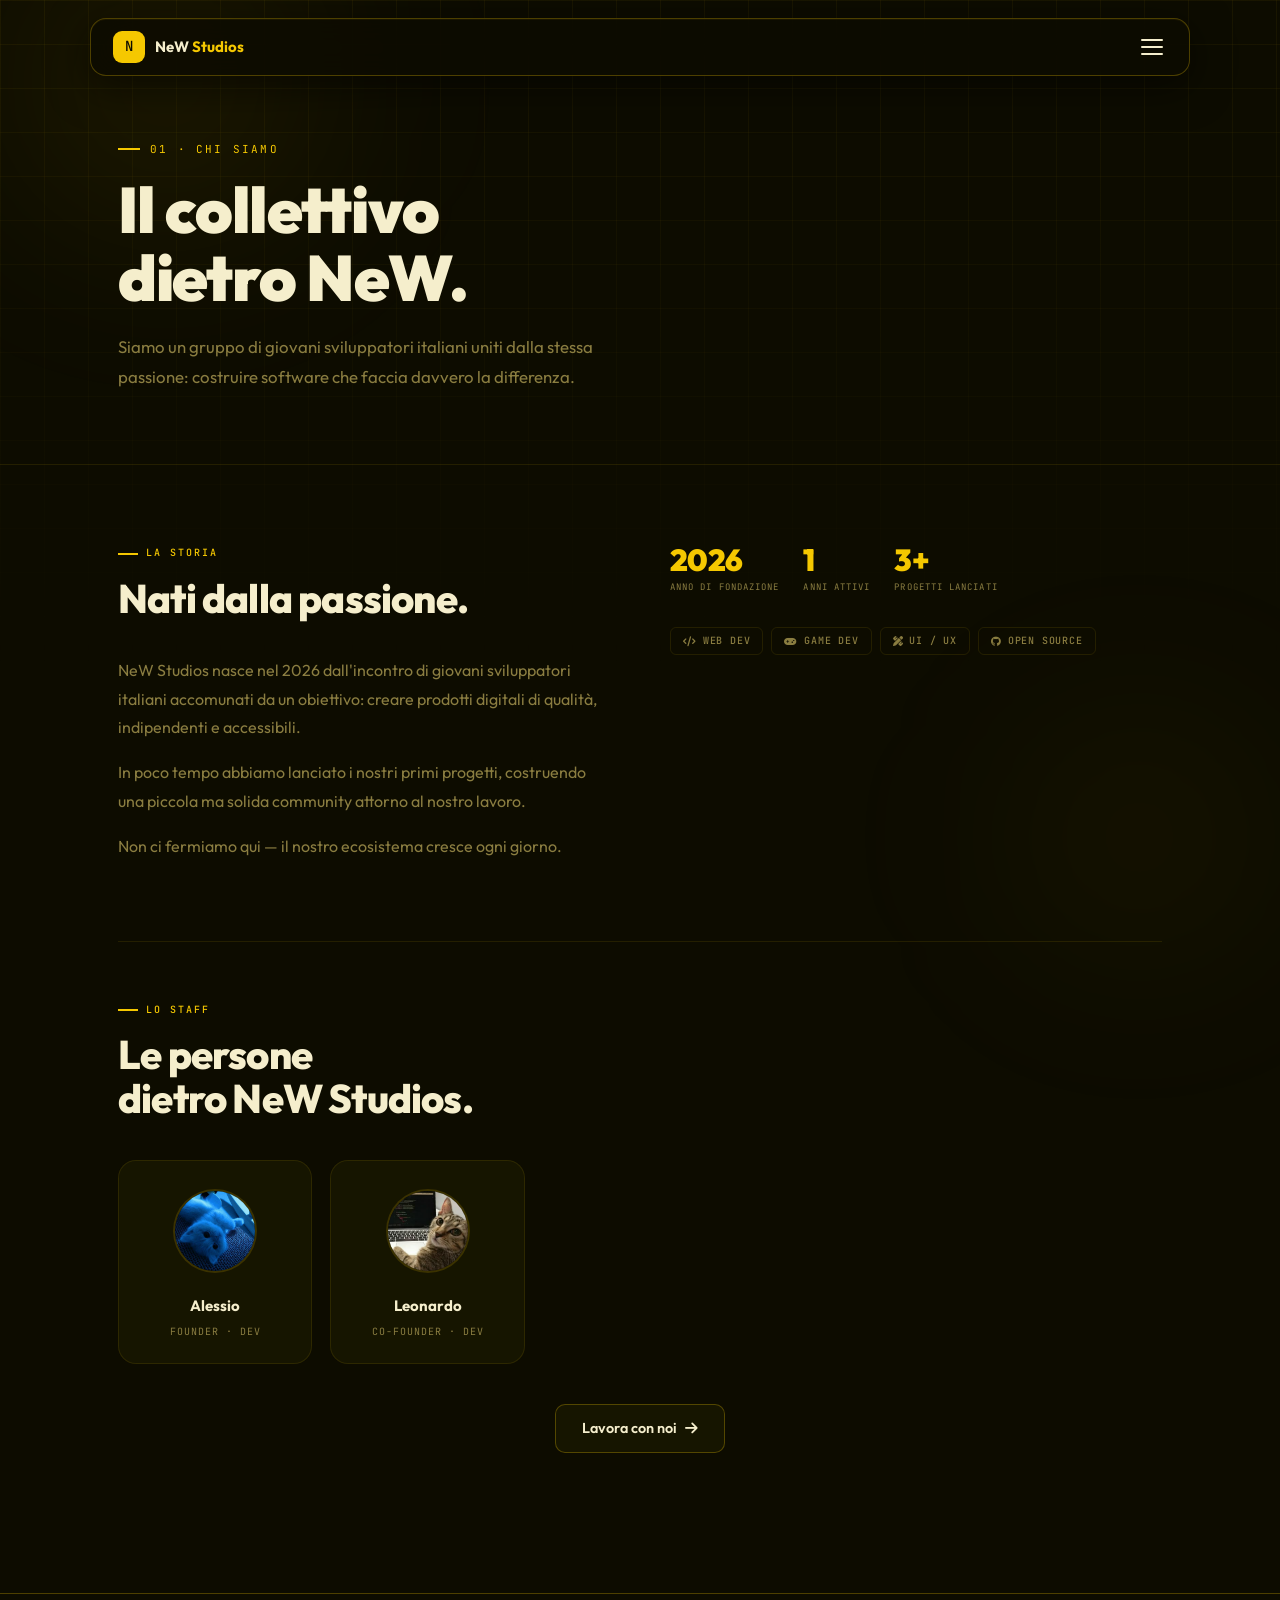
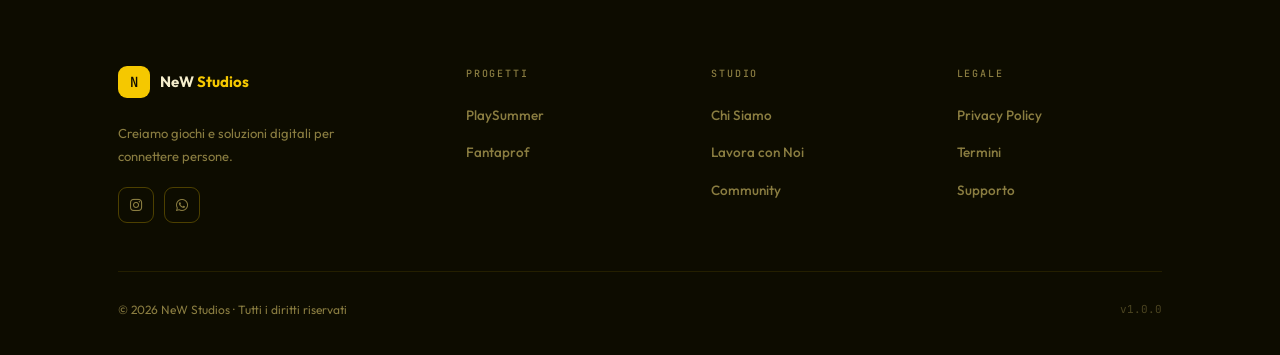
==== commit 7a35c457: "Update chi-siamo.html" ====
--- a/pages/chi-siamo.html
+++ b/pages/chi-siamo.html
@@ -111,7 +111,7 @@
           <a href="https://whatsapp.com/channel/0029VbCaQUXKQuJGEnxsJT1s" target="_blank" class="footer-social"><i class="fa-brands fa-whatsapp"></i></a>
         </div>
       </div>
-      <div class="footer-col"><h5>Progetti</h5><ul><li><a href="playsummer.html">PlaySummer</a></li><li><a href="fantaprof.html">Fantaprof</a></li><li><a href="newdocs.html">NeW Docs</a></li><li><a href="progetti.html">Tutti</a></li></ul></div>
+      <div class="footer-col"><h5>Progetti</h5><ul><li><a href="playsummer.html">PlaySummer</a></li><li><a href="fantaprof.html">Fantaprof</a></li></li></ul></div>
       <div class="footer-col"><h5>Studio</h5><ul><li><a href="chi-siamo.html">Chi Siamo</a></li><li><a href="contatti.html">Lavora con Noi</a></li><li><a href="community.html">Community</a></li></ul></div>
       <div class="footer-col"><h5>Legale</h5><ul><li><a href="privacy.html">Privacy Policy</a></li><li><a href="termini.html">Termini</a></li><li><a href="contatti.html">Supporto</a></li></ul></div>
     </div>
